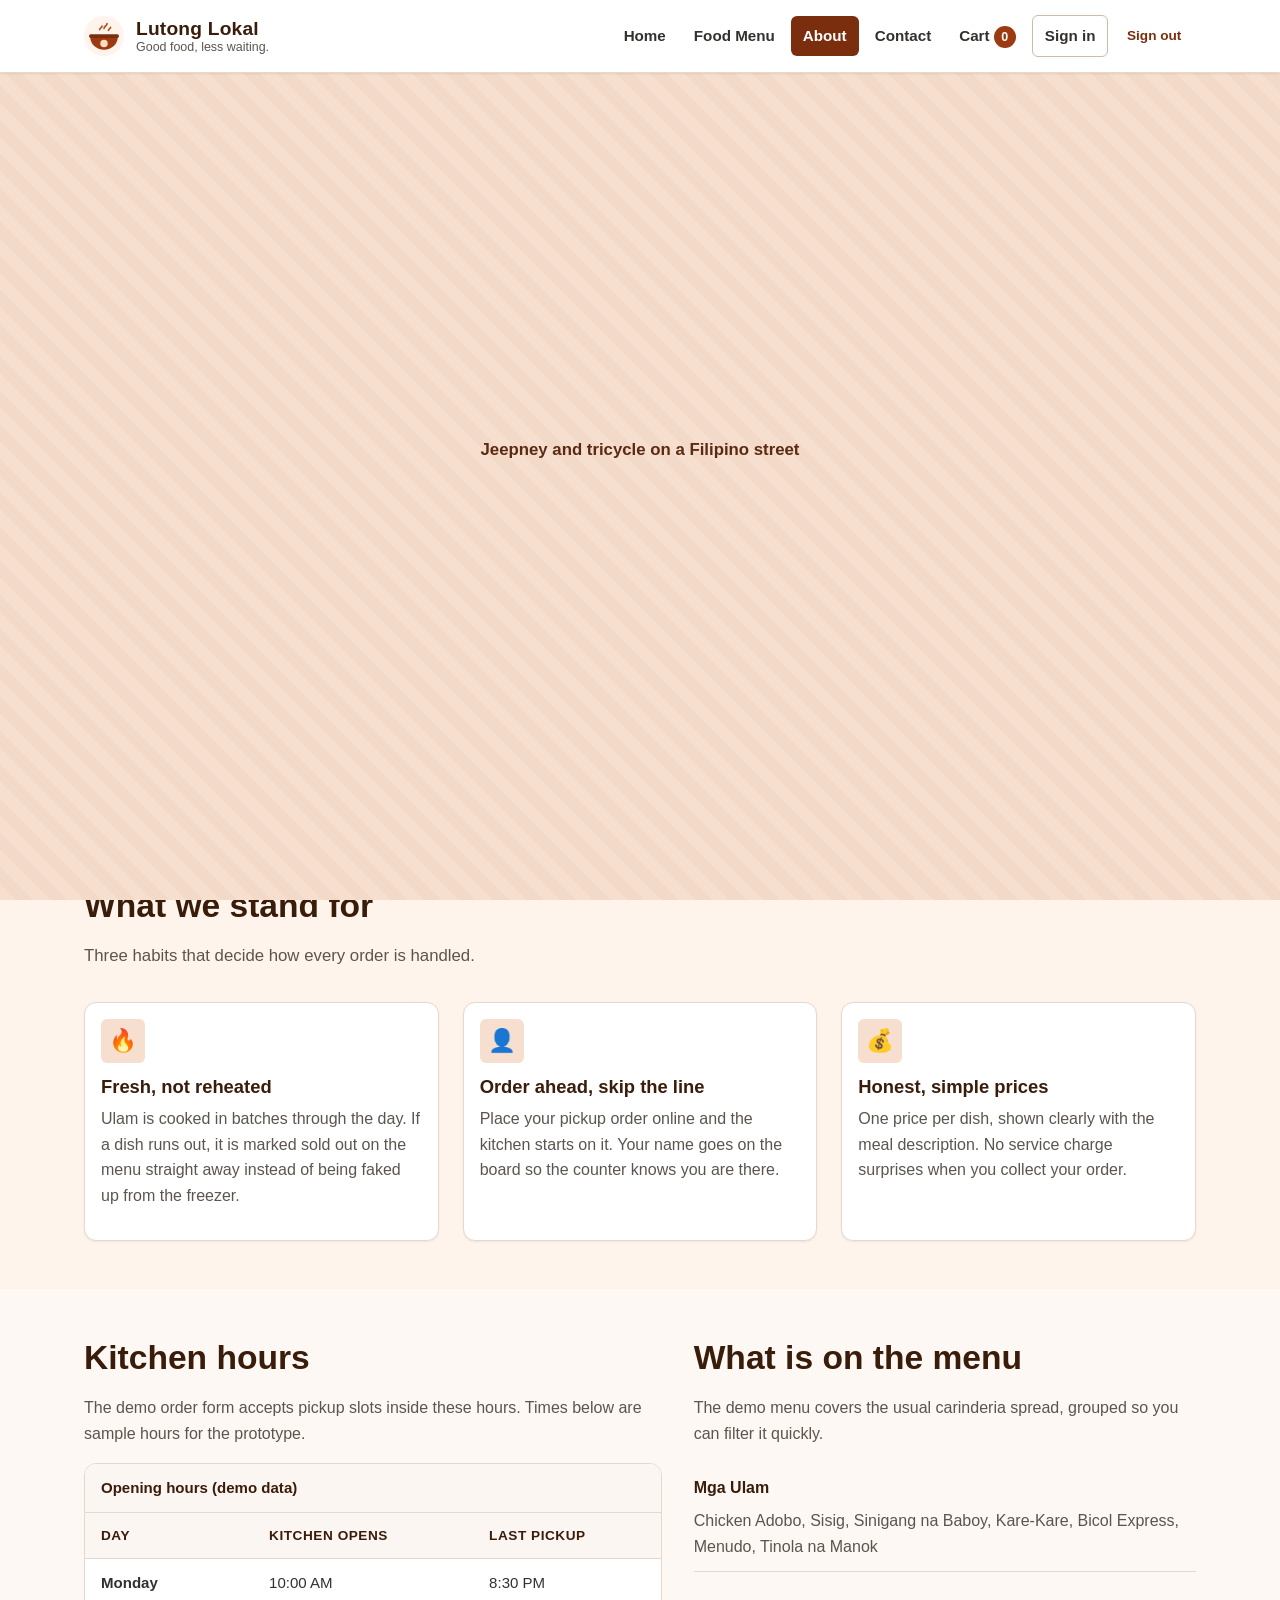
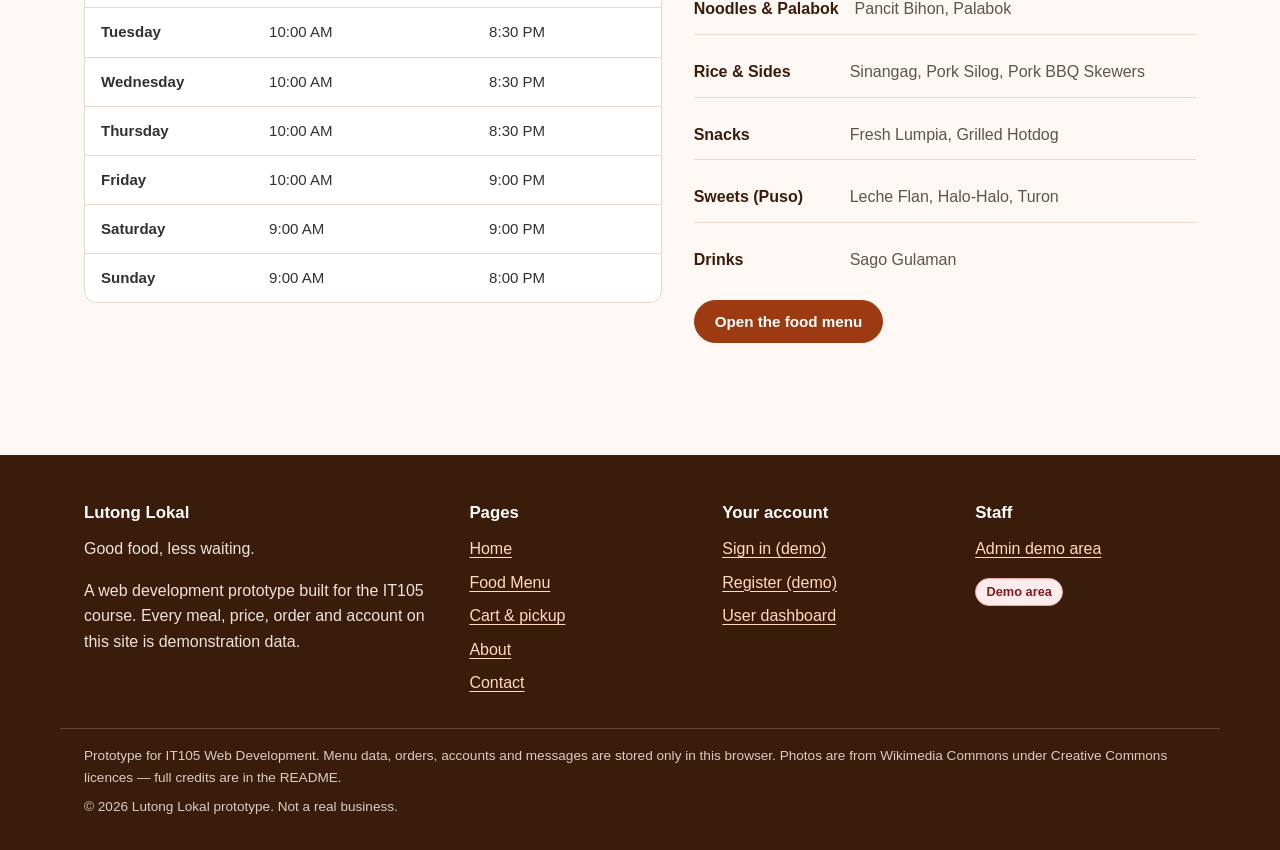
==== about.html @ 9fee63bc "Add files via upload LESGOWWWWWWWWWWWWWWWWWWWWWWWWW" ====
<!DOCTYPE html>
<html lang="en">
<head>
  <meta charset="utf-8">
  <meta name="viewport" content="width=device-width, initial-scale=1">
  <title>About — Lutong Lokal</title>
  <meta name="description" content="About Lutong Lokal, the IT105 classroom prototype of a Filipino carinderia ordering website.">
  <link rel="icon" href="assets/img/favicon.svg" type="image/svg+xml">
  <link rel="stylesheet" href="assets/css/style.css">
</head>
<body>
  <a class="skip-link" href="#main">Skip to main content</a>

  <header class="site-header">
    <div class="container header-inner">
      <a class="brand" href="index.html">
        <img class="brand-mark" src="assets/img/favicon.svg" alt="" width="40" height="40">
        <span class="brand-text">
          <strong>Lutong Lokal</strong>
          <small>Good food, less waiting.</small>
        </span>
      </a>

      <button class="nav-toggle" id="nav-toggle" type="button" aria-expanded="false" aria-controls="primary-nav">
        <span class="nav-toggle-bar" aria-hidden="true"></span>
        <span class="nav-toggle-label visually-hidden">Open main menu</span>
      </button>

      <nav class="primary-nav" id="primary-nav" aria-label="Main navigation">
        <ul>
          <li><a href="index.html">Home</a></li>
          <li><a href="menu.html">Food Menu</a></li>
          <li><a href="about.html">About</a></li>
          <li><a href="contact.html">Contact</a></li>
          <li>
            <a href="cart.html" class="nav-cart">
              Cart <span class="cart-badge" data-cart-count>0</span>
            </a>
          </li>
          <li>
            <a href="login.html" class="nav-account" data-account-link data-nav-pages="login.html register.html dashboard.html admin.html">Sign in</a>
          </li>
          <li>
            <button class="btn btn-ghost btn-sm" type="button" data-sign-out hidden>Sign out</button>
          </li>
        </ul>
      </nav>
    </div>
  </header>

  <main id="main">
    <section class="page-head">
      <div class="container">
        <nav class="breadcrumb" aria-label="Breadcrumb">
          <ol>
            <li><a href="index.html">Home</a></li>
            <li aria-current="page">About</li>
          </ol>
        </nav>
        <h1>About Lutong Lokal</h1>
        <p>
          A small carinderia built on a simple idea: cook the food when somebody
          orders it, and get it into their hands fast.
        </p>
      </div>
    </section>

    <section class="section">
      <div class="container split-layout">
        <div class="media-block">
          <img
            src="https://commons.wikimedia.org/wiki/Special:FilePath/Jeepney%20and%20Tricycle%20Tagum.jpg?width=640"
            alt="A jeepney and a tricycle on a busy street in the Philippines"
            width="640" height="640" loading="lazy" decoding="async"
            data-fallback-text="Jeepney and tricycle on a Filipino street">
          <div class="card-fallback" hidden>
            <span data-fallback-label>Jeepney and tricycle on a Filipino street</span>
          </div>
        </div>

        <div>
          <h2>Our story</h2>
          <p>
            Lutong Lokal is the kind of neighbourhood carinderia where the owner
            cooks the ulam in the morning, the pot of sinigang keeps going all
            day, and the person serving you is also the person who prepared it.
          </p>
          <p>
            We built this website so that people could order ahead instead of
            queueing. You look at the menu, pick your ulam, tell us when you will
            collect, and skip the line at the counter.
          </p>
          <p>
            The tagline — <em>good food, less waiting</em> — is the whole point.
            Nothing here is frozen. Nothing sits under a lamp. The kitchen starts
            cooking the moment your order lands.
          </p>

          <div class="demo-note">
            <span aria-hidden="true">&#9432;</span>
            <p>
              <strong>Prototype note.</strong> This website is a classroom project
              for IT105 Web Development. The stall described here is fictional and
              the dishes, prices and customers are demonstration data.
            </p>
          </div>
        </div>
      </div>
    </section>

    <section class="section section-tint" aria-labelledby="values-heading">
      <div class="container">
        <div class="section-head">
          <h2 id="values-heading">What we stand for</h2>
          <p>Three habits that decide how every order is handled.</p>
        </div>

        <div class="grid-3">
          <article class="card">
            <div class="card-body">
              <span class="feature-icon" aria-hidden="true">&#128293;</span>
              <h3 class="card-title">Fresh, not reheated</h3>
              <p class="card-text">
                Ulam is cooked in batches through the day. If a dish runs out,
                it is marked sold out on the menu straight away instead of
                being faked up from the freezer.
              </p>
            </div>
          </article>

          <article class="card">
            <div class="card-body">
              <span class="feature-icon" aria-hidden="true">&#128100;</span>
              <h3 class="card-title">Order ahead, skip the line</h3>
              <p class="card-text">
                Place your pickup order online and the kitchen starts on it.
                Your name goes on the board so the counter knows you are there.
              </p>
            </div>
          </article>

          <article class="card">
            <div class="card-body">
              <span class="feature-icon" aria-hidden="true">&#128176;</span>
              <h3 class="card-title">Honest, simple prices</h3>
              <p class="card-text">
                One price per dish, shown clearly with the meal description.
                No service charge surprises when you collect your order.
              </p>
            </div>
          </article>
        </div>
      </div>
    </section>

    <section class="section" aria-labelledby="kitchen-heading">
      <div class="container split-layout split-layout-wide">
        <div>
          <h2 id="kitchen-heading">Kitchen hours</h2>
          <p class="text-muted">
            The demo order form accepts pickup slots inside these hours.
            Times below are sample hours for the prototype.
          </p>
          <div class="table-wrap">
            <table class="data-table">
              <caption>Opening hours (demo data)</caption>
              <thead>
                <tr>
                  <th scope="col">Day</th>
                  <th scope="col">Kitchen opens</th>
                  <th scope="col">Last pickup</th>
                </tr>
              </thead>
              <tbody>
                <tr><th scope="row">Monday</th><td>10:00 AM</td><td>8:30 PM</td></tr>
                <tr><th scope="row">Tuesday</th><td>10:00 AM</td><td>8:30 PM</td></tr>
                <tr><th scope="row">Wednesday</th><td>10:00 AM</td><td>8:30 PM</td></tr>
                <tr><th scope="row">Thursday</th><td>10:00 AM</td><td>8:30 PM</td></tr>
                <tr><th scope="row">Friday</th><td>10:00 AM</td><td>9:00 PM</td></tr>
                <tr><th scope="row">Saturday</th><td>9:00 AM</td><td>9:00 PM</td></tr>
                <tr><th scope="row">Sunday</th><td>9:00 AM</td><td>8:00 PM</td></tr>
              </tbody>
            </table>
          </div>
        </div>

        <div>
          <h2>What is on the menu</h2>
          <p class="text-muted">
            The demo menu covers the usual carinderia spread, grouped so you can
            filter it quickly.
          </p>
          <dl class="info-rows">
            <div class="info-row">
              <dt>Mga Ulam</dt>
              <dd>Chicken Adobo, Sisig, Sinigang na Baboy, Kare-Kare, Bicol Express, Menudo, Tinola na Manok</dd>
            </div>
            <div class="info-row">
              <dt>Noodles &amp; Palabok</dt>
              <dd>Pancit Bihon, Palabok</dd>
            </div>
            <div class="info-row">
              <dt>Rice &amp; Sides</dt>
              <dd>Sinangag, Pork Silog, Pork BBQ Skewers</dd>
            </div>
            <div class="info-row">
              <dt>Snacks</dt>
              <dd>Fresh Lumpia, Grilled Hotdog</dd>
            </div>
            <div class="info-row">
              <dt>Sweets (Puso)</dt>
              <dd>Leche Flan, Halo-Halo, Turon</dd>
            </div>
            <div class="info-row">
              <dt>Drinks</dt>
              <dd>Sago Gulaman</dd>
            </div>
          </dl>
          <div class="button-row" style="margin-bottom: 0;">
            <a class="btn btn-primary" href="menu.html">Open the food menu</a>
          </div>
        </div>
      </div>
    </section>
  </main>

  <footer class="site-footer">
    <div class="container footer-grid">
      <div>
        <h2>Lutong Lokal</h2>
        <p>Good food, less waiting.</p>
        <p>
          A web development prototype built for the IT105 course.
          Every meal, price, order and account on this site is demonstration data.
        </p>
      </div>

      <div>
        <h3>Pages</h3>
        <ul class="footer-list">
          <li><a href="index.html">Home</a></li>
          <li><a href="menu.html">Food Menu</a></li>
          <li><a href="cart.html">Cart &amp; pickup</a></li>
          <li><a href="about.html">About</a></li>
          <li><a href="contact.html">Contact</a></li>
        </ul>
      </div>

      <div>
        <h3>Your account</h3>
        <ul class="footer-list">
          <li><a href="login.html">Sign in (demo)</a></li>
          <li><a href="register.html">Register (demo)</a></li>
          <li><a href="dashboard.html">User dashboard</a></li>
        </ul>
      </div>

      <div>
        <h3>Staff</h3>
        <ul class="footer-list">
          <li><a href="admin.html">Admin demo area</a></li>
        </ul>
        <p style="margin-top: 1rem;">
          <span class="badge badge-soldout">Demo area</span>
        </p>
      </div>
    </div>

    <div class="container footer-bottom">
      <p>
        Prototype for IT105 Web Development. Menu data, orders, accounts and messages
        are stored only in this browser. Photos are from Wikimedia Commons under
        Creative Commons licences — full credits are in the README.
      </p>
      <p>&copy; <span data-current-year>2026</span> Lutong Lokal prototype. Not a real business.</p>
    </div>
  </footer>

  <script src="assets/js/data.js"></script>
  <script src="assets/js/storage.js"></script>
  <script src="assets/js/ui.js"></script>
</body>
</html>
---- assets/css/style.css ----
/* ==========================================================================
   Lutong Lokal — IT105 Web Development Prototype
   Shared stylesheet for every page.

   Table of contents
   1.  Design tokens
   2.  Base and reset
   3.  Utilities
   4.  Layout: header, navigation, footer
   5.  Buttons
   6.  Cards and media
   7.  Forms
   8.  Alerts, badges, tables, empty states
   9.  Page sections
   10. Responsive rules
   ========================================================================== */

/* --------------------------------------------------------------------------
   1. Design tokens
   -------------------------------------------------------------------------- */
:root {
  /* Brand colours — warm, home-cooking palette */
  --brand-900: #3A1C0B;
  --brand-800: #5A2A12;
  --brand-700: #7A2E0E;
  --brand-600: #9C3A12;   /* primary button background */
  --brand-500: #B84A17;
  --brand-100: #F7DFD0;
  --brand-050: #FFF4EC;   /* page tint */

  /* Neutral colours */
  --ink: #33302E;        /* body text */
  --ink-muted: #5C554E;  /* secondary text */
  --surface: #FFFFFF;
  --surface-alt: #FBF6F1;
  --page-bg: #FDF8F3;
  --border: #E4D9CC;
  --border-strong: #CBBBA8;

  /* Semantic colours */
  --success-bg: #E7F6EC;
  --success-border: #9CD3AE;
  --success-text: #14532D;
  --danger-bg: #FDECEC;
  --danger-border: #F0A9A9;
  --danger-text: #7F1D1D;
  --warn-bg: #FEF3C7;
  --warn-border: #F0C64B;
  --warn-text: #78350F;
  --info-bg: #E8F1FD;
  --info-border: #A9C9F2;
  --info-text: #1E3A8A;

  /* Admin area accent (kept visually separate from user features) */
  --admin-bg: #FEF3C7;
  --admin-border: #D89B12;
  --admin-text: #78350F;

  /* Spacing scale (4px base) */
  --space-1: 0.25rem;
  --space-2: 0.5rem;
  --space-3: 0.75rem;
  --space-4: 1rem;
  --space-5: 1.5rem;
  --space-6: 2rem;
  --space-7: 3rem;
  --space-8: 4rem;

  /* Radius */
  --radius-sm: 6px;
  --radius: 12px;
  --radius-lg: 20px;
  --radius-pill: 999px;

  /* Shadow */
  --shadow-sm: 0 1px 2px rgba(58, 28, 11, 0.08);
  --shadow-md: 0 6px 18px rgba(58, 28, 11, 0.10);
  --shadow-lg: 0 16px 40px rgba(58, 28, 11, 0.16);

  /* Layout */
  --container: 1160px;
  --header-height: 72px;

  /* Type */
  --font-body: "Segoe UI", Roboto, "Helvetica Neue", Arial, "Noto Sans", sans-serif;
  --font-display: "Segoe UI Semibold", "Segoe UI", Roboto, Arial, sans-serif;

  /* Focus ring (visible on every interactive element) */
  --focus-ring: 0 0 0 3px #FFFFFF, 0 0 0 6px #1A73E8;
}

/* --------------------------------------------------------------------------
   2. Base and reset
   -------------------------------------------------------------------------- */
*,
*::before,
*::after {
  box-sizing: border-box;
}

html {
  -webkit-text-size-adjust: 100%;
  scroll-behavior: smooth;
}

body {
  margin: 0;
  font-family: var(--font-body);
  font-size: 1rem;
  line-height: 1.6;
  color: var(--ink);
  background-color: var(--page-bg);
  min-height: 100vh;
  display: flex;
  flex-direction: column;
}

main {
  flex: 1 0 auto;
}

h1, h2, h3, h4 {
  font-family: var(--font-display);
  color: var(--brand-900);
  line-height: 1.25;
  margin: 0 0 var(--space-4);
}

h1 { font-size: clamp(1.9rem, 1.3rem + 2.4vw, 3rem); }
h2 { font-size: clamp(1.5rem, 1.2rem + 1.4vw, 2.1rem); }
h3 { font-size: 1.25rem; }

p {
  margin: 0 0 var(--space-4);
}

a {
  color: var(--brand-700);
  text-underline-offset: 3px;
}

a:hover {
  color: var(--brand-600);
}

img {
  max-width: 100%;
  height: auto;
  display: block;
}

ul, ol {
  margin: 0 0 var(--space-4);
  padding-left: 1.25rem;
}

hr {
  border: 0;
  border-top: 1px solid var(--border);
  margin: var(--space-6) 0;
}

:focus-visible {
  outline: 3px solid #1A73E8;
  outline-offset: 2px;
  border-radius: 3px;
}

@media (prefers-reduced-motion: reduce) {
  html { scroll-behavior: auto; }
  *, *::before, *::after {
    animation-duration: 0.001ms !important;
    animation-iteration-count: 1 !important;
    transition-duration: 0.001ms !important;
  }
}

/* --------------------------------------------------------------------------
   3. Utilities
   -------------------------------------------------------------------------- */
.container {
  width: 100%;
  max-width: var(--container);
  margin-inline: auto;
  padding-inline: var(--space-4);
}

@media (min-width: 640px) {
  .container { padding-inline: var(--space-5); }
}

.section {
  padding-block: var(--space-7);
}

.section-tight {
  padding-block: var(--space-6);
}

.section-tint {
  background-color: var(--brand-050);
}

.section-head {
  max-width: 62ch;
  margin-bottom: var(--space-6);
}

.section-head p {
  color: var(--ink-muted);
  font-size: 1.05rem;
  margin-bottom: 0;
}

.visually-hidden {
  position: absolute !important;
  width: 1px;
  height: 1px;
  padding: 0;
  margin: -1px;
  overflow: hidden;
  clip: rect(0 0 0 0);
  white-space: nowrap;
  border: 0;
}

.skip-link {
  position: absolute;
  left: var(--space-4);
  top: -100px;
  z-index: 100;
  background: var(--brand-700);
  color: #FFFFFF;
  padding: var(--space-3) var(--space-4);
  border-radius: var(--radius-sm);
  font-weight: 600;
  transition: top 0.15s ease;
}

.skip-link:focus {
  top: var(--space-3);
  color: #FFFFFF;
}

.text-center { text-align: center; }
.text-muted { color: var(--ink-muted); }
.stack > * + * { margin-top: var(--space-4); }
.stack-sm > * + * { margin-top: var(--space-2); }
.nowrap { white-space: nowrap; }
.mono { font-family: "Consolas", "SFMono-Regular", ui-monospace, monospace; }
.mt-0 { margin-top: 0; }
.mb-0 { margin-bottom: 0; }

/* --------------------------------------------------------------------------
   4. Layout: header, navigation, footer
   -------------------------------------------------------------------------- */
.site-header {
  background: var(--surface);
  border-bottom: 1px solid var(--border);
  box-shadow: var(--shadow-sm);
  position: sticky;
  top: 0;
  z-index: 40;
}

.header-inner {
  display: flex;
  align-items: center;
  justify-content: space-between;
  gap: var(--space-4);
  min-height: var(--header-height);
  flex-wrap: wrap;
}

.brand {
  display: inline-flex;
  align-items: center;
  gap: var(--space-3);
  text-decoration: none;
  color: var(--brand-900);
  padding: var(--space-2) 0;
}

.brand-mark {
  width: 40px;
  height: 40px;
  flex: none;
}

.brand-text {
  display: flex;
  flex-direction: column;
  line-height: 1.2;
}

.brand-text strong {
  font-family: var(--font-display);
  font-size: 1.2rem;
  letter-spacing: 0.2px;
}

.brand-text small {
  color: var(--ink-muted);
  font-size: 0.78rem;
}

.nav-toggle {
  display: none;
  align-items: center;
  justify-content: center;
  width: 44px;
  height: 44px;
  border: 1px solid var(--border-strong);
  border-radius: var(--radius-sm);
  background: var(--surface);
  cursor: pointer;
}

.nav-toggle-bar,
.nav-toggle-bar::before,
.nav-toggle-bar::after {
  display: block;
  width: 20px;
  height: 2px;
  background: var(--brand-800);
  border-radius: 2px;
  position: relative;
}

.nav-toggle-bar::before,
.nav-toggle-bar::after {
  content: "";
  position: absolute;
  left: 0;
}

.nav-toggle-bar::before { top: -6px; }
.nav-toggle-bar::after  { top: 6px; }

.primary-nav ul {
  list-style: none;
  margin: 0;
  padding: 0;
  display: flex;
  align-items: center;
  gap: var(--space-1);
  flex-wrap: wrap;
}

.primary-nav a {
  display: inline-block;
  padding: var(--space-2) var(--space-3);
  border-radius: var(--radius-sm);
  color: var(--ink);
  text-decoration: none;
  font-weight: 600;
  font-size: 0.95rem;
}

.primary-nav a:hover {
  background: var(--brand-050);
  color: var(--brand-700);
}

.primary-nav a[aria-current="page"] {
  background: var(--brand-700);
  color: #FFFFFF;
}

.primary-nav a[aria-current="page"]:hover {
  background: var(--brand-600);
  color: #FFFFFF;
}

.nav-cart {
  display: inline-flex;
  align-items: center;
  gap: var(--space-2);
}

.cart-badge {
  display: inline-flex;
  align-items: center;
  justify-content: center;
  min-width: 22px;
  height: 22px;
  padding-inline: 6px;
  border-radius: var(--radius-pill);
  background: var(--brand-600);
  color: #FFFFFF;
  font-size: 0.78rem;
  font-weight: 700;
}

.nav-account {
  border: 1px solid var(--border-strong);
}

@media (max-width: 900px) {
  .nav-toggle { display: inline-flex; }

  .primary-nav {
    flex-basis: 100%;
    display: none;
    padding-bottom: var(--space-3);
  }

  .primary-nav.is-open { display: block; }

  .primary-nav ul {
    flex-direction: column;
    align-items: stretch;
    gap: var(--space-1);
  }

  .primary-nav a {
    display: block;
    padding: var(--space-3);
    border-radius: var(--radius-sm);
  }
}

/* Footer */
.site-footer {
  background: var(--brand-900);
  color: #EDE3DA;
  margin-top: var(--space-8);
  padding-block: var(--space-7) var(--space-5);
}

.site-footer h2,
.site-footer h3 {
  color: #FFFFFF;
  font-size: 1.05rem;
  margin-bottom: var(--space-3);
}

.site-footer a {
  color: #FFD9C2;
}

.site-footer a:hover {
  color: #FFFFFF;
}

.footer-grid {
  display: grid;
  gap: var(--space-6);
  grid-template-columns: 1fr;
}

@media (min-width: 720px) {
  .footer-grid { grid-template-columns: 1.6fr 1fr 1fr 1fr; }
}

.footer-list {
  list-style: none;
  margin: 0;
  padding: 0;
}

.footer-list li + li { margin-top: var(--space-2); }

.footer-bottom {
  margin-top: var(--space-6);
  padding-top: var(--space-4);
  border-top: 1px solid rgba(255, 255, 255, 0.18);
  font-size: 0.85rem;
  color: #D9CCC2;
}

.footer-bottom p { margin-bottom: var(--space-2); }

/* --------------------------------------------------------------------------
   5. Buttons
   -------------------------------------------------------------------------- */
.btn {
  display: inline-flex;
  align-items: center;
  justify-content: center;
  gap: var(--space-2);
  padding: 0.7rem 1.25rem;
  border-radius: var(--radius-pill);
  border: 1px solid transparent;
  font: inherit;
  font-weight: 700;
  font-size: 0.95rem;
  line-height: 1.2;
  text-decoration: none;
  cursor: pointer;
  background: var(--surface);
  color: var(--ink);
  transition: background-color 0.15s ease, border-color 0.15s ease, color 0.15s ease;
}

.btn:focus-visible {
  outline: 3px solid #1A73E8;
  outline-offset: 2px;
}

.btn[disabled],
.btn[aria-disabled="true"] {
  opacity: 0.55;
  cursor: not-allowed;
}

.btn-primary {
  background: var(--brand-600);
  color: #FFFFFF;
  border-color: var(--brand-600);
}

.btn-primary:hover:not([disabled]) {
  background: var(--brand-700);
  border-color: var(--brand-700);
  color: #FFFFFF;
}

.btn-outline {
  background: var(--surface);
  color: var(--brand-700);
  border-color: var(--border-strong);
}

.btn-outline:hover:not([disabled]) {
  background: var(--brand-050);
  color: var(--brand-800);
}

.btn-danger {
  background: var(--danger-text);
  color: #FFFFFF;
  border-color: var(--danger-text);
}

.btn-danger:hover:not([disabled]) {
  background: #991B1B;
  border-color: #991B1B;
  color: #FFFFFF;
}

.btn-admin {
  background: var(--admin-text);
  color: #FFFFFF;
  border-color: var(--admin-text);
}

.btn-admin:hover:not([disabled]) {
  background: #63300A;
  border-color: #63300A;
  color: #FFFFFF;
}

.btn-ghost {
  background: transparent;
  color: var(--brand-700);
  border-color: transparent;
  padding-inline: 0.6rem;
}

.btn-ghost:hover:not([disabled]) {
  background: var(--brand-050);
}

.btn-sm {
  padding: 0.4rem 0.85rem;
  font-size: 0.85rem;
}

.btn-lg {
  padding: 0.85rem 1.6rem;
  font-size: 1.05rem;
}

.btn-block {
  width: 100%;
}

.button-row {
  display: flex;
  flex-wrap: wrap;
  gap: var(--space-3);
  margin-bottom: var(--space-4);
}

/* --------------------------------------------------------------------------
   6. Cards and media
   -------------------------------------------------------------------------- */
.card {
  background: var(--surface);
  border: 1px solid var(--border);
  border-radius: var(--radius);
  box-shadow: var(--shadow-sm);
  overflow: hidden;
  display: flex;
  flex-direction: column;
}

.card-body {
  padding: var(--space-4);
  display: flex;
  flex-direction: column;
  flex: 1 0 auto;
}

.card-title {
  font-size: 1.15rem;
  margin-bottom: var(--space-2);
}

.card-text {
  color: var(--ink-muted);
  margin-bottom: var(--space-4);
}

.card-media {
  position: relative;
  aspect-ratio: 4 / 3;
  background: var(--brand-100);
  overflow: hidden;
}

.card-img {
  width: 100%;
  height: 100%;
  object-fit: cover;
}

.card-fallback {
  position: absolute;
  inset: 0;
  display: flex;
  align-items: center;
  justify-content: center;
  text-align: center;
  padding: var(--space-4);
  background: repeating-linear-gradient(
    45deg,
    var(--brand-100),
    var(--brand-100) 12px,
    #F3D9C8 12px,
    #F3D9C8 24px
  );
  color: var(--brand-800);
  font-family: var(--font-display);
  font-weight: 700;
  font-size: 1.05rem;
}

.card-fallback[hidden] { display: none; }

.card-footer {
  margin-top: auto;
  padding-top: var(--space-3);
  display: flex;
  align-items: center;
  justify-content: space-between;
  gap: var(--space-3);
  flex-wrap: wrap;
}

.price {
  font-family: var(--font-display);
  font-size: 1.2rem;
  font-weight: 700;
  color: var(--brand-700);
  white-space: nowrap;
}

.grid {
  display: grid;
  gap: var(--space-5);
  grid-template-columns: repeat(auto-fill, minmax(260px, 1fr));
}

.grid-2 {
  display: grid;
  gap: var(--space-5);
  grid-template-columns: repeat(auto-fit, minmax(300px, 1fr));
}

.grid-3 {
  display: grid;
  gap: var(--space-5);
  grid-template-columns: repeat(auto-fit, minmax(240px, 1fr));
}

.feature-icon {
  width: 44px;
  height: 44px;
  border-radius: var(--radius-sm);
  background: var(--brand-100);
  color: var(--brand-800);
  display: flex;
  align-items: center;
  justify-content: center;
  font-size: 1.4rem;
  margin-bottom: var(--space-3);
}

/* --------------------------------------------------------------------------
   7. Forms
   -------------------------------------------------------------------------- */
.form-card {
  background: var(--surface);
  border: 1px solid var(--border);
  border-radius: var(--radius);
  box-shadow: var(--shadow-sm);
  padding: var(--space-5);
}

.form-grid {
  display: grid;
  gap: var(--space-4);
}

@media (min-width: 640px) {
  .form-grid-2 { grid-template-columns: 1fr 1fr; }
}

.field {
  display: flex;
  flex-direction: column;
  gap: var(--space-1);
}

.field label {
  font-weight: 600;
  color: var(--brand-900);
  font-size: 0.95rem;
}

.field .required {
  color: var(--danger-text);
  margin-left: 2px;
}

.field-hint {
  font-size: 0.85rem;
  color: var(--ink-muted);
}

.field-error {
  font-size: 0.85rem;
  color: var(--danger-text);
  font-weight: 600;
}

.field-error[hidden] { display: none; }

input[type="text"],
input[type="email"],
input[type="tel"],
input[type="search"],
input[type="number"],
input[type="datetime-local"],
select,
textarea {
  font: inherit;
  color: var(--ink);
  background: var(--surface);
  border: 1px solid var(--border-strong);
  border-radius: var(--radius-sm);
  padding: 0.6rem 0.75rem;
  width: 100%;
  min-height: 44px;
}

textarea {
  min-height: 140px;
  resize: vertical;
}

input::placeholder,
textarea::placeholder {
  color: #8A8079;
}

input:focus,
select:focus,
textarea:focus {
  outline: 3px solid #1A73E8;
  outline-offset: 1px;
  border-color: var(--brand-600);
}

input[aria-invalid="true"],
select[aria-invalid="true"],
textarea[aria-invalid="true"] {
  border-color: var(--danger-text);
  border-width: 2px;
}

fieldset {
  border: 1px solid var(--border);
  border-radius: var(--radius-sm);
  padding: var(--space-4);
  margin: 0;
}

legend {
  font-weight: 700;
  color: var(--brand-900);
  padding-inline: var(--space-2);
}

.checkbox-row {
  display: flex;
  align-items: flex-start;
  gap: var(--space-3);
}

.checkbox-row input[type="checkbox"] {
  width: 20px;
  height: 20px;
  margin-top: 3px;
  flex: none;
  accent-color: var(--brand-600);
}

/* --------------------------------------------------------------------------
   8. Alerts, badges, tables, empty states
   -------------------------------------------------------------------------- */
.alert {
  border: 1px solid var(--border);
  border-left-width: 5px;
  border-radius: var(--radius-sm);
  padding: var(--space-4);
  margin-bottom: var(--space-4);
  background: var(--surface);
}

.alert p:last-child { margin-bottom: 0; }

.alert-success {
  background: var(--success-bg);
  border-color: var(--success-border);
  border-left-color: var(--success-text);
  color: var(--success-text);
}

.alert-error {
  background: var(--danger-bg);
  border-color: var(--danger-border);
  border-left-color: var(--danger-text);
  color: var(--danger-text);
}

.alert-info {
  background: var(--info-bg);
  border-color: var(--info-border);
  border-left-color: var(--info-text);
  color: var(--info-text);
}

.alert-warning {
  background: var(--warn-bg);
  border-color: var(--warn-border);
  border-left-color: var(--warn-text);
  color: var(--warn-text);
}

.admin-banner {
  background: var(--admin-bg);
  border-bottom: 3px solid var(--admin-border);
  color: var(--admin-text);
  padding: var(--space-3) var(--space-4);
  font-weight: 600;
  font-size: 0.95rem;
}

.admin-banner .container {
  display: flex;
  flex-wrap: wrap;
  gap: var(--space-3);
  align-items: center;
  justify-content: space-between;
}

.badge {
  display: inline-block;
  padding: 0.2rem 0.65rem;
  border-radius: var(--radius-pill);
  font-size: 0.8rem;
  font-weight: 700;
  border: 1px solid var(--border-strong);
  background: var(--surface-alt);
  color: var(--brand-800);
}

.badge-available {
  background: var(--success-bg);
  border-color: var(--success-border);
  color: var(--success-text);
}

.badge-soldout {
  background: var(--danger-bg);
  border-color: var(--danger-border);
  color: var(--danger-text);
}

.badge-category {
  background: var(--brand-050);
  border-color: var(--brand-100);
  color: var(--brand-800);
}

/* Status pills for demo orders */
.status {
  display: inline-block;
  padding: 0.2rem 0.7rem;
  border-radius: var(--radius-pill);
  font-size: 0.8rem;
  font-weight: 700;
  border: 1px solid var(--border-strong);
  background: var(--surface-alt);
  color: var(--ink);
  white-space: nowrap;
}

.status-pending {
  background: var(--warn-bg);
  border-color: var(--warn-border);
  color: var(--warn-text);
}

.status-preparing {
  background: var(--info-bg);
  border-color: var(--info-border);
  color: var(--info-text);
}

.status-ready {
  background: var(--brand-050);
  border-color: var(--brand-600);
  color: var(--brand-800);
}

.status-completed {
  background: var(--success-bg);
  border-color: var(--success-border);
  color: var(--success-text);
}

.status-cancelled {
  background: var(--danger-bg);
  border-color: var(--danger-border);
  color: var(--danger-text);
}

/* Grid children default to min-width:auto, which lets a wide child (such as
   a scrollable data table) push the whole page sideways. Setting min-width:0
   lets those children shrink and scroll inside their own container. */
.grid > *,
.grid-2 > *,
.grid-3 > *,
.split-layout > *,
.hero-grid > * {
  min-width: 0;
}

.table-wrap {
  overflow-x: auto;
  max-width: 100%;
  border: 1px solid var(--border);
  border-radius: var(--radius);
  background: var(--surface);
}

table.data-table {
  width: 100%;
  border-collapse: collapse;
  min-width: 560px;
  font-size: 0.94rem;
}

.data-table caption {
  text-align: left;
  padding: var(--space-3) var(--space-4);
  font-weight: 700;
  color: var(--brand-900);
  background: var(--surface-alt);
}

.data-table th,
.data-table td {
  padding: var(--space-3) var(--space-4);
  text-align: left;
  border-top: 1px solid var(--border);
  vertical-align: top;
}

.data-table thead th {
  background: var(--surface-alt);
  color: var(--brand-900);
  font-size: 0.85rem;
  text-transform: uppercase;
  letter-spacing: 0.04em;
  white-space: nowrap;
}

.data-table tbody tr:hover {
  background: var(--brand-050);
}

.empty-state {
  border: 1px dashed var(--border-strong);
  border-radius: var(--radius);
  background: var(--surface);
  padding: var(--space-7) var(--space-5);
  text-align: center;
  color: var(--ink-muted);
}

.empty-state h3 {
  color: var(--brand-900);
}

.empty-state p {
  max-width: 52ch;
  margin-inline: auto;
}

.empty-state .button-row {
  justify-content: center;
  margin-bottom: 0;
}

/* --------------------------------------------------------------------------
   9. Page sections
   -------------------------------------------------------------------------- */

/* Hero */
.hero {
  background: linear-gradient(180deg, var(--brand-050) 0%, var(--page-bg) 100%);
  border-bottom: 1px solid var(--border);
  padding-block: var(--space-7) var(--space-8);
}

.hero-grid {
  display: grid;
  gap: var(--space-6);
  align-items: center;
  grid-template-columns: 1fr;
}

@media (min-width: 900px) {
  .hero-grid { grid-template-columns: 1.05fr 1fr; gap: var(--space-7); }
}

.hero-eyebrow {
  display: inline-block;
  background: var(--brand-100);
  color: var(--brand-800);
  font-weight: 700;
  font-size: 0.85rem;
  padding: 0.3rem 0.85rem;
  border-radius: var(--radius-pill);
  margin-bottom: var(--space-4);
}

.hero-lead {
  font-size: 1.1rem;
  color: var(--ink-muted);
  max-width: 55ch;
}

.hero-media {
  border-radius: var(--radius-lg);
  overflow: hidden;
  box-shadow: var(--shadow-lg);
  border: 1px solid var(--border);
  background: var(--brand-100);
}

.hero-media img {
  width: 100%;
  aspect-ratio: 3 / 2;
  object-fit: cover;
}

.demo-note {
  display: flex;
  gap: var(--space-3);
  align-items: flex-start;
  background: var(--info-bg);
  border: 1px solid var(--info-border);
  border-radius: var(--radius-sm);
  padding: var(--space-3) var(--space-4);
  color: var(--info-text);
  font-size: 0.92rem;
}

.demo-note strong { color: var(--info-text); }

/* Step list */
.steps {
  list-style: none;
  margin: 0;
  padding: 0;
  display: grid;
  gap: var(--space-5);
  grid-template-columns: repeat(auto-fit, minmax(230px, 1fr));
  counter-reset: step;
}

.steps li {
  position: relative;
  padding-top: var(--space-6);
}

.steps li::before {
  counter-increment: step;
  content: counter(step);
  position: absolute;
  top: 0;
  left: 0;
  width: 36px;
  height: 36px;
  border-radius: 50%;
  background: var(--brand-600);
  color: #FFFFFF;
  font-weight: 700;
  display: flex;
  align-items: center;
  justify-content: center;
}

.steps h3 { margin-bottom: var(--space-2); }

/* Definition-style info rows */
.info-rows {
  display: grid;
  gap: var(--space-3);
}

.info-row {
  display: flex;
  flex-wrap: wrap;
  gap: var(--space-2) var(--space-4);
  padding: var(--space-3) 0;
  border-bottom: 1px solid var(--border);
}

.info-row:last-child { border-bottom: 0; }

.info-row dt {
  font-weight: 700;
  color: var(--brand-900);
  min-width: 140px;
}

.info-row dd {
  margin: 0;
  color: var(--ink-muted);
}

/* Two-column content area used by About and Contact */
.split-layout {
  display: grid;
  gap: var(--space-6);
  grid-template-columns: 1fr;
  align-items: start;
}

@media (min-width: 900px) {
  .split-layout { grid-template-columns: 1fr 1.15fr; }
  .split-layout-wide { grid-template-columns: 1.15fr 1fr; }
}

.media-block {
  border-radius: var(--radius);
  overflow: hidden;
  border: 1px solid var(--border);
  background: var(--brand-100);
}

.media-block img {
  width: 100%;
  aspect-ratio: 4 / 3;
  object-fit: cover;
}

/* Page header block */
.page-head {
  background: var(--brand-050);
  border-bottom: 1px solid var(--border);
  padding-block: var(--space-6);
}

.page-head h1 {
  margin-bottom: var(--space-2);
}

.page-head p {
  max-width: 65ch;
  color: var(--ink-muted);
  margin-bottom: 0;
}

.breadcrumb {
  font-size: 0.9rem;
  margin-bottom: var(--space-3);
}

.breadcrumb ol {
  list-style: none;
  display: flex;
  flex-wrap: wrap;
  gap: var(--space-2);
  padding: 0;
  margin: 0;
}

.breadcrumb li + li::before {
  content: "/";
  margin-right: var(--space-2);
  color: var(--ink-muted);
}

/* --------------------------------------------------------------------------
   10. Menu page: search, category filters, add to cart
   -------------------------------------------------------------------------- */
.menu-toolbar {
  display: grid;
  gap: var(--space-4);
  background: var(--surface);
  border: 1px solid var(--border);
  border-radius: var(--radius);
  padding: var(--space-4);
  margin-bottom: var(--space-4);
  box-shadow: var(--shadow-sm);
}

@media (min-width: 780px) {
  .menu-toolbar { grid-template-columns: minmax(260px, 1fr) 1.6fr; align-items: start; }
}

.search-field { min-width: 0; }

.filter-heading {
  font-size: 0.95rem;
  margin-bottom: var(--space-2);
  color: var(--brand-900);
}

.filter-chips {
  display: flex;
  flex-wrap: wrap;
  gap: var(--space-2);
}

.chip {
  display: inline-flex;
  align-items: center;
  gap: var(--space-2);
  padding: 0.4rem 0.9rem;
  border-radius: var(--radius-pill);
  border: 1px solid var(--border-strong);
  background: var(--surface);
  color: var(--brand-800);
  font: inherit;
  font-size: 0.88rem;
  font-weight: 600;
  cursor: pointer;
}

.chip:hover {
  background: var(--brand-050);
  border-color: var(--brand-500);
}

.chip[aria-pressed="true"] {
  background: var(--brand-700);
  border-color: var(--brand-700);
  color: #FFFFFF;
}

.chip-count {
  font-size: 0.78rem;
  opacity: 0.85;
}

.result-count {
  color: var(--ink-muted);
  font-size: 0.95rem;
  margin-bottom: var(--space-4);
}

.result-count strong { color: var(--brand-900); }

.add-to-cart-btn[disabled],
.add-to-cart-btn[aria-disabled="true"] {
  background: var(--surface-alt);
  border-color: var(--border-strong);
  color: var(--ink-muted);
  opacity: 1;
}

/* --------------------------------------------------------------------------
   11. Cart page
   -------------------------------------------------------------------------- */
.cart-layout {
  display: grid;
  gap: var(--space-6);
  grid-template-columns: 1fr;
  align-items: start;
}

@media (min-width: 940px) {
  .cart-layout { grid-template-columns: 1.5fr 1fr; }
}

.cart-line {
  display: grid;
  grid-template-columns: 84px 1fr;
  gap: var(--space-4);
  padding: var(--space-4) 0;
  border-bottom: 1px solid var(--border);
}

.cart-line:last-child { border-bottom: 0; }

.cart-line-media {
  border-radius: var(--radius-sm);
  overflow: hidden;
  background: var(--brand-100);
  aspect-ratio: 1 / 1;
}

.cart-line-media img {
  width: 100%;
  height: 100%;
  object-fit: cover;
}

.cart-line-body { min-width: 0; }

.cart-line-name {
  font-family: var(--font-display);
  font-weight: 700;
  color: var(--brand-900);
  margin-bottom: 2px;
}

.cart-line-price {
  color: var(--ink-muted);
  font-size: 0.9rem;
  margin-bottom: var(--space-3);
}

.cart-line-actions {
  display: flex;
  align-items: center;
  gap: var(--space-3);
  flex-wrap: wrap;
}

.qty-control {
  display: inline-flex;
  align-items: center;
  border: 1px solid var(--border-strong);
  border-radius: var(--radius-pill);
  overflow: hidden;
  background: var(--surface);
}

.qty-btn {
  width: 40px;
  height: 40px;
  border: 0;
  background: var(--surface-alt);
  color: var(--brand-800);
  font-size: 1.25rem;
  line-height: 1;
  cursor: pointer;
}

.qty-btn:hover:not([disabled]) { background: var(--brand-100); }

.qty-btn[disabled] { opacity: 0.45; cursor: not-allowed; }

.qty-input {
  width: 56px;
  height: 40px;
  min-height: 40px;
  border: 0;
  border-left: 1px solid var(--border);
  border-right: 1px solid var(--border);
  border-radius: 0;
  text-align: center;
  padding: 0;
  font-weight: 700;
  -moz-appearance: textfield;
}

.qty-input::-webkit-outer-spin-button,
.qty-input::-webkit-inner-spin-button {
  -webkit-appearance: none;
  margin: 0;
}

.qty-input:focus {
  outline: 3px solid #1A73E8;
  outline-offset: -3px;
}

.link-button {
  border: 0;
  background: none;
  padding: 0;
  font: inherit;
  font-size: 0.9rem;
  color: var(--danger-text);
  text-decoration: underline;
  cursor: pointer;
}

.link-button:hover { color: #991B1B; }

.cart-summary {
  background: var(--surface);
  border: 1px solid var(--border);
  border-radius: var(--radius);
  padding: var(--space-5);
  box-shadow: var(--shadow-sm);
}

.summary-row {
  display: flex;
  justify-content: space-between;
  gap: var(--space-4);
  padding: var(--space-2) 0;
  color: var(--ink-muted);
}

.summary-row.total {
  border-top: 2px solid var(--border);
  margin-top: var(--space-3);
  padding-top: var(--space-3);
  color: var(--brand-900);
  font-weight: 700;
  font-size: 1.15rem;
}

.summary-row.total .price { font-size: 1.35rem; }

.order-success {
  border: 2px solid var(--success-border);
  background: var(--success-bg);
  border-radius: var(--radius);
  padding: var(--space-5);
  margin-bottom: var(--space-5);
}

.order-success h2 {
  color: var(--success-text);
  margin-bottom: var(--space-2);
}

.order-id {
  display: inline-block;
  font-family: "Consolas", "SFMono-Regular", ui-monospace, monospace;
  font-size: 1.15rem;
  font-weight: 700;
  background: var(--surface);
  border: 1px dashed var(--success-border);
  border-radius: var(--radius-sm);
  padding: 0.3rem 0.7rem;
  color: var(--success-text);
}

.line-unavailable {
  color: var(--danger-text);
  font-size: 0.88rem;
  font-weight: 600;
}

@media (max-width: 520px) {
  .cart-line { grid-template-columns: 64px 1fr; gap: var(--space-3); }
  .cart-summary { padding: var(--space-4); }
}

/* --------------------------------------------------------------------------
   12. Dashboard and admin pages
   -------------------------------------------------------------------------- */
.badge-admin {
  background: var(--admin-border);
  color: #FFFFFF;
  letter-spacing: 0.05em;
  font-size: 0.72rem;
  text-transform: uppercase;
}

.admin-banner .badge-admin {
  margin-right: 0.55rem;
}

.dashboard-orders {
  display: grid;
  gap: var(--space-4);
}

.order-card-head {
  display: flex;
  flex-wrap: wrap;
  align-items: center;
  justify-content: space-between;
  gap: var(--space-2);
  margin-bottom: var(--space-2);
}

.order-card-items {
  margin: 0 0 var(--space-3);
  padding-left: 1.1rem;
}

.order-card-items li {
  margin-bottom: var(--space-1);
}

.data-table select {
  padding: 0.35rem 0.5rem;
  border: 1px solid var(--border);
  border-radius: var(--radius-sm);
  background: var(--surface);
  color: var(--ink);
  font: inherit;
  font-size: 0.9rem;
}

.data-table select:focus-visible {
  outline: 2px solid var(--brand-600);
  outline-offset: 1px;
}

.data-table .status {
  margin-top: var(--space-2);
}

.data-table td .button-row {
  gap: var(--space-2);
}

.admin-order-empty {
  padding: var(--space-4);
  text-align: center;
}

@media (max-width: 520px) {
  .order-card-head { flex-direction: column; align-items: flex-start; }
}

/* --------------------------------------------------------------------------
   13. Responsive rules
   -------------------------------------------------------------------------- */
@media (max-width: 520px) {
  h1 { font-size: 1.9rem; }
  .card-footer { flex-direction: column; align-items: stretch; }
  .card-footer .btn { width: 100%; }
  .button-row .btn { flex: 1 1 auto; }
  .form-card { padding: var(--space-4); }
}

@media print {
  .site-header, .site-footer, .nav-toggle, .button-row { display: none; }
  body { background: #FFFFFF; }
}
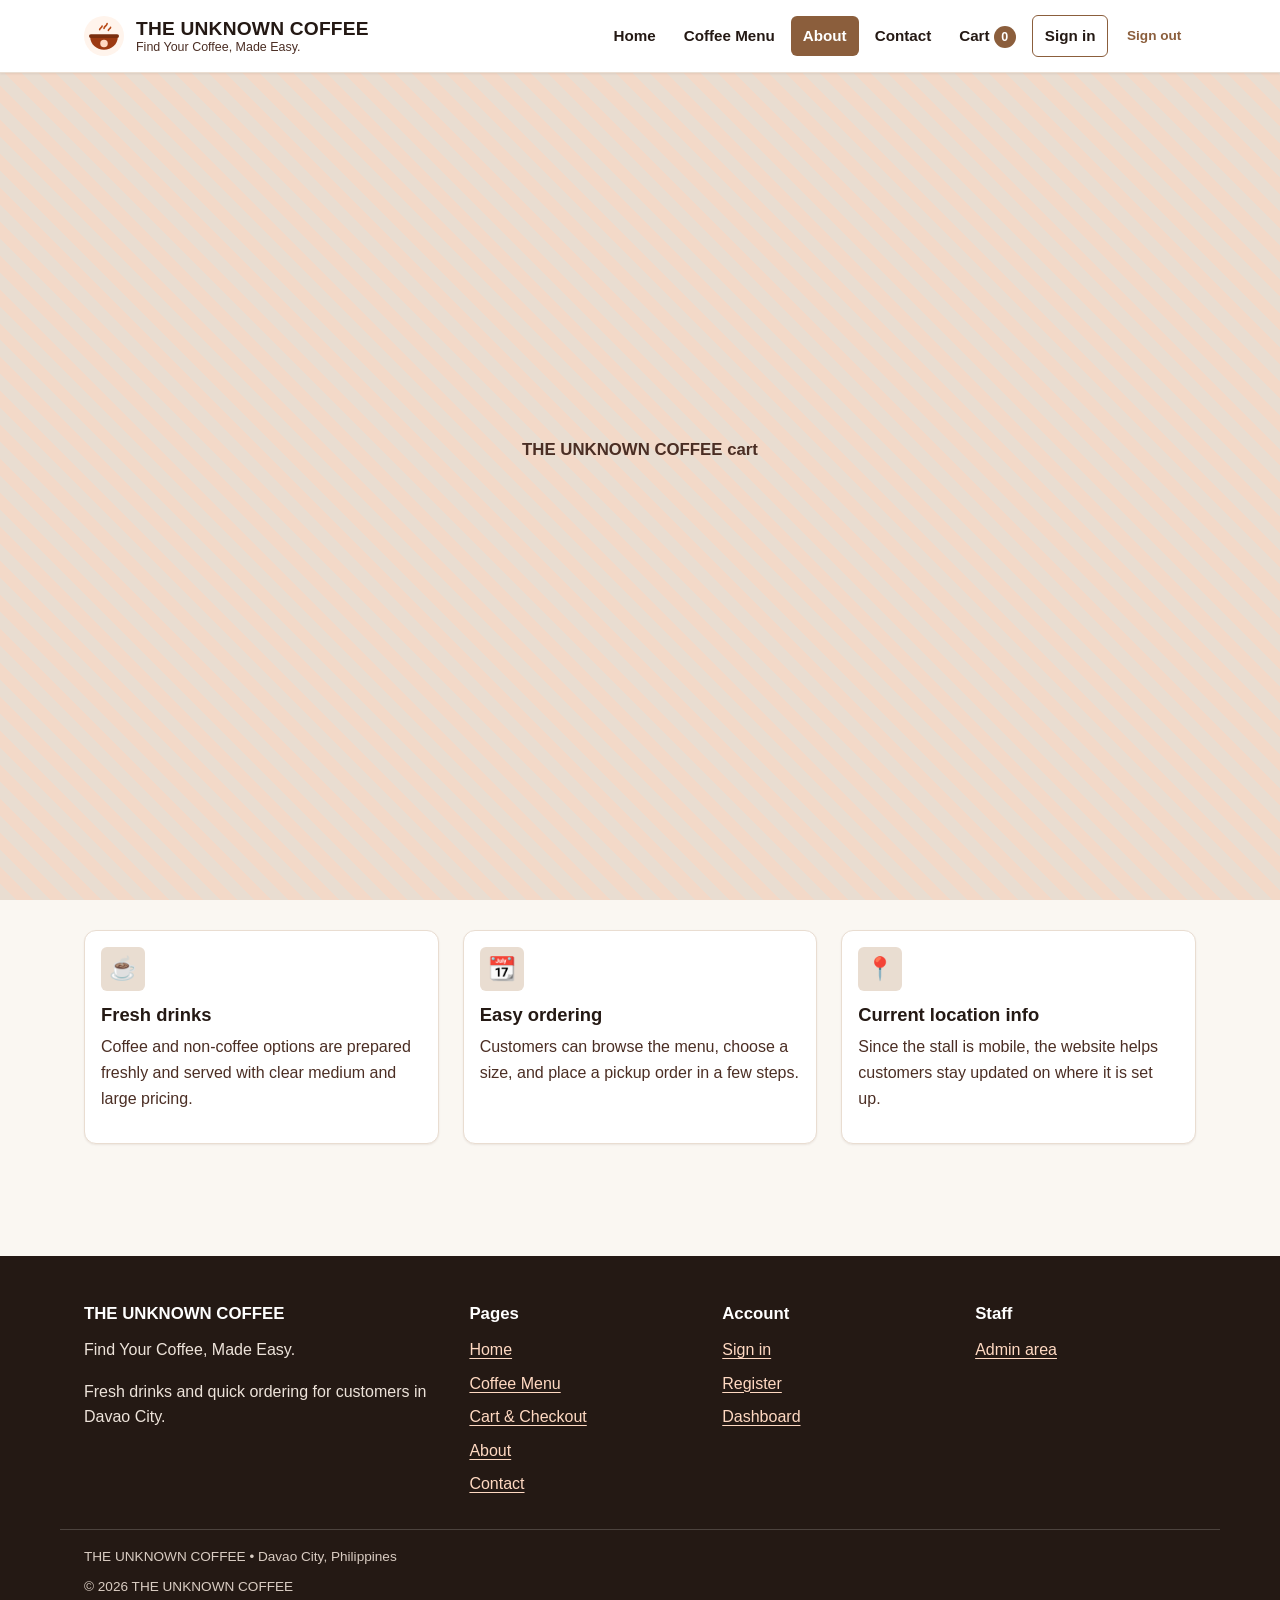
==== commit fb58ca19: "Finalize THE UNKNOWN COFFEE website" ====
--- a/about.html
+++ b/about.html
@@ -3,8 +3,8 @@
 <head>
   <meta charset="utf-8">
   <meta name="viewport" content="width=device-width, initial-scale=1">
-  <title>About — Lutong Lokal</title>
-  <meta name="description" content="About Lutong Lokal, the IT105 classroom prototype of a Filipino carinderia ordering website.">
+  <title>About — THE UNKNOWN COFFEE</title>
+  <meta name="description" content="Learn about THE UNKNOWN COFFEE, a mobile coffee stall serving Davao City with easy pickup ordering.">
   <link rel="icon" href="assets/img/favicon.svg" type="image/svg+xml">
   <link rel="stylesheet" href="assets/css/style.css">
 </head>
@@ -16,8 +16,8 @@
       <a class="brand" href="index.html">
         <img class="brand-mark" src="assets/img/favicon.svg" alt="" width="40" height="40">
         <span class="brand-text">
-          <strong>Lutong Lokal</strong>
-          <small>Good food, less waiting.</small>
+          <strong>THE UNKNOWN COFFEE</strong>
+          <small>Find Your Coffee, Made Easy.</small>
         </span>
       </a>
 
@@ -29,7 +29,7 @@
       <nav class="primary-nav" id="primary-nav" aria-label="Main navigation">
         <ul>
           <li><a href="index.html">Home</a></li>
-          <li><a href="menu.html">Food Menu</a></li>
+          <li><a href="menu.html">Coffee Menu</a></li>
           <li><a href="about.html">About</a></li>
           <li><a href="contact.html">Contact</a></li>
           <li>
@@ -57,10 +57,9 @@
             <li aria-current="page">About</li>
           </ol>
         </nav>
-        <h1>About Lutong Lokal</h1>
+        <h1>About THE UNKNOWN COFFEE</h1>
         <p>
-          A small carinderia built on a simple idea: cook the food when somebody
-          orders it, and get it into their hands fast.
+          A small mobile coffee stall in Davao City that helps customers discover the menu, place an order, and find the current location.
         </p>
       </div>
     </section>
@@ -69,41 +68,26 @@
       <div class="container split-layout">
         <div class="media-block">
           <img
-            src="https://commons.wikimedia.org/wiki/Special:FilePath/Jeepney%20and%20Tricycle%20Tagum.jpg?width=640"
-            alt="A jeepney and a tricycle on a busy street in the Philippines"
+            src="assets/img/IMG_20261023_155454_862.jpg"
+            alt="THE UNKNOWN COFFEE cart and menu display"
             width="640" height="640" loading="lazy" decoding="async"
-            data-fallback-text="Jeepney and tricycle on a Filipino street">
+            data-fallback-text="THE UNKNOWN COFFEE cart">
           <div class="card-fallback" hidden>
-            <span data-fallback-label>Jeepney and tricycle on a Filipino street</span>
+            <span data-fallback-label>THE UNKNOWN COFFEE cart</span>
           </div>
         </div>
 
         <div>
-          <h2>Our story</h2>
+          <h2>What we do</h2>
           <p>
-            Lutong Lokal is the kind of neighbourhood carinderia where the owner
-            cooks the ulam in the morning, the pot of sinigang keeps going all
-            day, and the person serving you is also the person who prepared it.
+            THE UNKNOWN COFFEE is a small mobile coffee stall serving coffee and non-coffee drinks in Davao City. The website helps customers browse the menu, learn the available flavors, and prepare an order for pickup.
           </p>
           <p>
-            We built this website so that people could order ahead instead of
-            queueing. You look at the menu, pick your ulam, tell us when you will
-            collect, and skip the line at the counter.
+            Because the stall may move to different locations, the website also helps customers find the latest location updates and contact details.
           </p>
           <p>
-            The tagline — <em>good food, less waiting</em> — is the whole point.
-            Nothing here is frozen. Nothing sits under a lamp. The kitchen starts
-            cooking the moment your order lands.
+            The goal is simple: make it easy to discover the business, pick a drink, and place an order without confusion.
           </p>
-
-          <div class="demo-note">
-            <span aria-hidden="true">&#9432;</span>
-            <p>
-              <strong>Prototype note.</strong> This website is a classroom project
-              for IT105 Web Development. The stall described here is fictional and
-              the dishes, prices and customers are demonstration data.
-            </p>
-          </div>
         </div>
       </div>
     </section>
@@ -111,114 +95,40 @@
     <section class="section section-tint" aria-labelledby="values-heading">
       <div class="container">
         <div class="section-head">
-          <h2 id="values-heading">What we stand for</h2>
-          <p>Three habits that decide how every order is handled.</p>
+          <h2 id="values-heading">What customers can expect</h2>
+          <p>Simple ordering, clear drink choices, and easy pickup.</p>
         </div>
 
         <div class="grid-3">
           <article class="card">
             <div class="card-body">
-              <span class="feature-icon" aria-hidden="true">&#128293;</span>
-              <h3 class="card-title">Fresh, not reheated</h3>
+              <span class="feature-icon" aria-hidden="true">&#9749;</span>
+              <h3 class="card-title">Fresh drinks</h3>
               <p class="card-text">
-                Ulam is cooked in batches through the day. If a dish runs out,
-                it is marked sold out on the menu straight away instead of
-                being faked up from the freezer.
+                Coffee and non-coffee options are prepared freshly and served with clear medium and large pricing.
               </p>
             </div>
           </article>
 
           <article class="card">
             <div class="card-body">
-              <span class="feature-icon" aria-hidden="true">&#128100;</span>
-              <h3 class="card-title">Order ahead, skip the line</h3>
+              <span class="feature-icon" aria-hidden="true">&#128198;</span>
+              <h3 class="card-title">Easy ordering</h3>
               <p class="card-text">
-                Place your pickup order online and the kitchen starts on it.
-                Your name goes on the board so the counter knows you are there.
+                Customers can browse the menu, choose a size, and place a pickup order in a few steps.
               </p>
             </div>
           </article>
 
           <article class="card">
             <div class="card-body">
-              <span class="feature-icon" aria-hidden="true">&#128176;</span>
-              <h3 class="card-title">Honest, simple prices</h3>
+              <span class="feature-icon" aria-hidden="true">&#128205;</span>
+              <h3 class="card-title">Current location info</h3>
               <p class="card-text">
-                One price per dish, shown clearly with the meal description.
-                No service charge surprises when you collect your order.
+                Since the stall is mobile, the website helps customers stay updated on where it is set up.
               </p>
             </div>
           </article>
-        </div>
-      </div>
-    </section>
-
-    <section class="section" aria-labelledby="kitchen-heading">
-      <div class="container split-layout split-layout-wide">
-        <div>
-          <h2 id="kitchen-heading">Kitchen hours</h2>
-          <p class="text-muted">
-            The demo order form accepts pickup slots inside these hours.
-            Times below are sample hours for the prototype.
-          </p>
-          <div class="table-wrap">
-            <table class="data-table">
-              <caption>Opening hours (demo data)</caption>
-              <thead>
-                <tr>
-                  <th scope="col">Day</th>
-                  <th scope="col">Kitchen opens</th>
-                  <th scope="col">Last pickup</th>
-                </tr>
-              </thead>
-              <tbody>
-                <tr><th scope="row">Monday</th><td>10:00 AM</td><td>8:30 PM</td></tr>
-                <tr><th scope="row">Tuesday</th><td>10:00 AM</td><td>8:30 PM</td></tr>
-                <tr><th scope="row">Wednesday</th><td>10:00 AM</td><td>8:30 PM</td></tr>
-                <tr><th scope="row">Thursday</th><td>10:00 AM</td><td>8:30 PM</td></tr>
-                <tr><th scope="row">Friday</th><td>10:00 AM</td><td>9:00 PM</td></tr>
-                <tr><th scope="row">Saturday</th><td>9:00 AM</td><td>9:00 PM</td></tr>
-                <tr><th scope="row">Sunday</th><td>9:00 AM</td><td>8:00 PM</td></tr>
-              </tbody>
-            </table>
-          </div>
-        </div>
-
-        <div>
-          <h2>What is on the menu</h2>
-          <p class="text-muted">
-            The demo menu covers the usual carinderia spread, grouped so you can
-            filter it quickly.
-          </p>
-          <dl class="info-rows">
-            <div class="info-row">
-              <dt>Mga Ulam</dt>
-              <dd>Chicken Adobo, Sisig, Sinigang na Baboy, Kare-Kare, Bicol Express, Menudo, Tinola na Manok</dd>
-            </div>
-            <div class="info-row">
-              <dt>Noodles &amp; Palabok</dt>
-              <dd>Pancit Bihon, Palabok</dd>
-            </div>
-            <div class="info-row">
-              <dt>Rice &amp; Sides</dt>
-              <dd>Sinangag, Pork Silog, Pork BBQ Skewers</dd>
-            </div>
-            <div class="info-row">
-              <dt>Snacks</dt>
-              <dd>Fresh Lumpia, Grilled Hotdog</dd>
-            </div>
-            <div class="info-row">
-              <dt>Sweets (Puso)</dt>
-              <dd>Leche Flan, Halo-Halo, Turon</dd>
-            </div>
-            <div class="info-row">
-              <dt>Drinks</dt>
-              <dd>Sago Gulaman</dd>
-            </div>
-          </dl>
-          <div class="button-row" style="margin-bottom: 0;">
-            <a class="btn btn-primary" href="menu.html">Open the food menu</a>
-          </div>
         </div>
       </div>
     </section>
@@ -227,52 +137,42 @@
   <footer class="site-footer">
     <div class="container footer-grid">
       <div>
-        <h2>Lutong Lokal</h2>
-        <p>Good food, less waiting.</p>
-        <p>
-          A web development prototype built for the IT105 course.
-          Every meal, price, order and account on this site is demonstration data.
-        </p>
+        <h2>THE UNKNOWN COFFEE</h2>
+        <p>Find Your Coffee, Made Easy.</p>
+        <p>Fresh drinks and quick ordering for customers in Davao City.</p>
       </div>
 
       <div>
         <h3>Pages</h3>
         <ul class="footer-list">
           <li><a href="index.html">Home</a></li>
-          <li><a href="menu.html">Food Menu</a></li>
-          <li><a href="cart.html">Cart &amp; pickup</a></li>
+          <li><a href="menu.html">Coffee Menu</a></li>
+          <li><a href="cart.html">Cart &amp; Checkout</a></li>
           <li><a href="about.html">About</a></li>
           <li><a href="contact.html">Contact</a></li>
         </ul>
       </div>
 
       <div>
-        <h3>Your account</h3>
+        <h3>Account</h3>
         <ul class="footer-list">
-          <li><a href="login.html">Sign in (demo)</a></li>
-          <li><a href="register.html">Register (demo)</a></li>
-          <li><a href="dashboard.html">User dashboard</a></li>
+          <li><a href="login.html">Sign in</a></li>
+          <li><a href="register.html">Register</a></li>
+          <li><a href="dashboard.html">Dashboard</a></li>
         </ul>
       </div>
 
       <div>
         <h3>Staff</h3>
         <ul class="footer-list">
-          <li><a href="admin.html">Admin demo area</a></li>
+          <li><a href="admin.html">Admin area</a></li>
         </ul>
-        <p style="margin-top: 1rem;">
-          <span class="badge badge-soldout">Demo area</span>
-        </p>
       </div>
     </div>
 
     <div class="container footer-bottom">
-      <p>
-        Prototype for IT105 Web Development. Menu data, orders, accounts and messages
-        are stored only in this browser. Photos are from Wikimedia Commons under
-        Creative Commons licences — full credits are in the README.
-      </p>
-      <p>&copy; <span data-current-year>2026</span> Lutong Lokal prototype. Not a real business.</p>
+      <p>THE UNKNOWN COFFEE • Davao City, Philippines</p>
+      <p>&copy; <span data-current-year>2026</span> THE UNKNOWN COFFEE</p>
     </div>
   </footer>
 
--- a/assets/css/style.css
+++ b/assets/css/style.css
@@ -1,5 +1,5 @@
 /* ==========================================================================
-   Lutong Lokal — IT105 Web Development Prototype
+   THE UNKNOWN COFFEE — IT105 Web Development Prototype
    Shared stylesheet for every page.
 
    Table of contents
@@ -19,23 +19,23 @@
    1. Design tokens
    -------------------------------------------------------------------------- */
 :root {
-  /* Brand colours — warm, home-cooking palette */
-  --brand-900: #3A1C0B;
-  --brand-800: #5A2A12;
-  --brand-700: #7A2E0E;
-  --brand-600: #9C3A12;   /* primary button background */
-  --brand-500: #B84A17;
-  --brand-100: #F7DFD0;
-  --brand-050: #FFF4EC;   /* page tint */
+  /* Brand colours — black, white, coffee brown */
+  --brand-900: #241914;   /* deep espresso */
+  --brand-800: #4B2E24;   /* dark coffee brown */
+  --brand-700: #8B5E3C;   /* medium coffee brown */
+  --brand-600: #8B5E3C;   /* primary button background */
+  --brand-500: #8B5E3C;
+  --brand-100: #E9DDD1;   /* light beige */
+  --brand-050: #FAF7F2;   /* warm off-white */
 
   /* Neutral colours */
-  --ink: #33302E;        /* body text */
-  --ink-muted: #5C554E;  /* secondary text */
+  --ink: #241914;        /* body text */
+  --ink-muted: #4B2E24;  /* secondary text */
   --surface: #FFFFFF;
-  --surface-alt: #FBF6F1;
-  --page-bg: #FDF8F3;
-  --border: #E4D9CC;
-  --border-strong: #CBBBA8;
+  --surface-alt: #FAF7F2;
+  --page-bg: #FAF7F2;
+  --border: #E9DDD1;
+  --border-strong: #8B5E3C;
 
   /* Semantic colours */
   --success-bg: #E7F6EC;
@@ -52,9 +52,9 @@
   --info-text: #1E3A8A;
 
   /* Admin area accent (kept visually separate from user features) */
-  --admin-bg: #FEF3C7;
-  --admin-border: #D89B12;
-  --admin-text: #78350F;
+  --admin-bg: #FAF7F2;
+  --admin-border: #8B5E3C;
+  --admin-text: #241914;
 
   /* Spacing scale (4px base) */
   --space-1: 0.25rem;
@@ -1288,6 +1288,36 @@
   margin-bottom: var(--space-4);
 }
 
+.menu-results {
+  display: block;
+}
+
+.menu-category {
+  margin-bottom: var(--space-6);
+}
+
+.menu-category > h2 {
+  margin-bottom: var(--space-4);
+}
+
+.drink-purchase {
+  flex: 1 1 100%;
+}
+
+.drink-purchase select {
+  width: 100%;
+  padding: 0.55rem 0.7rem;
+  border: 1px solid var(--border-strong);
+  border-radius: var(--radius-sm);
+  background: var(--surface);
+  color: var(--ink);
+  font: inherit;
+}
+
+.menu-category .card-footer {
+  align-items: stretch;
+}
+
 .result-count strong { color: var(--brand-900); }
 
 .add-to-cart-btn[disabled],
@@ -1559,6 +1589,13 @@
   h1 { font-size: 1.9rem; }
   .card-footer { flex-direction: column; align-items: stretch; }
   .card-footer .btn { width: 100%; }
+.size-select { padding: 0.3rem 0.5rem; border: 1px solid var(--border); border-radius: var(--radius-sm); background: var(--surface); color: var(--ink); font: inherit; font-size: 0.85rem; }
+.menu-photo { margin-bottom: var(--space-5); text-align: center; }
+.menu-photo img { max-width: 100%; height: auto; border-radius: var(--radius); box-shadow: var(--shadow-md); }
+.payment-options { display: flex; flex-direction: column; gap: var(--space-2); }
+.payment-option { display: flex; align-items: center; gap: var(--space-2); padding: var(--space-2); border: 1px solid var(--border); border-radius: var(--radius-sm); cursor: pointer; }
+.payment-option:hover { background: var(--surface-alt); }
+.payment-option input { margin: 0; }
   .button-row .btn { flex: 1 1 auto; }
   .form-card { padding: var(--space-4); }
 }
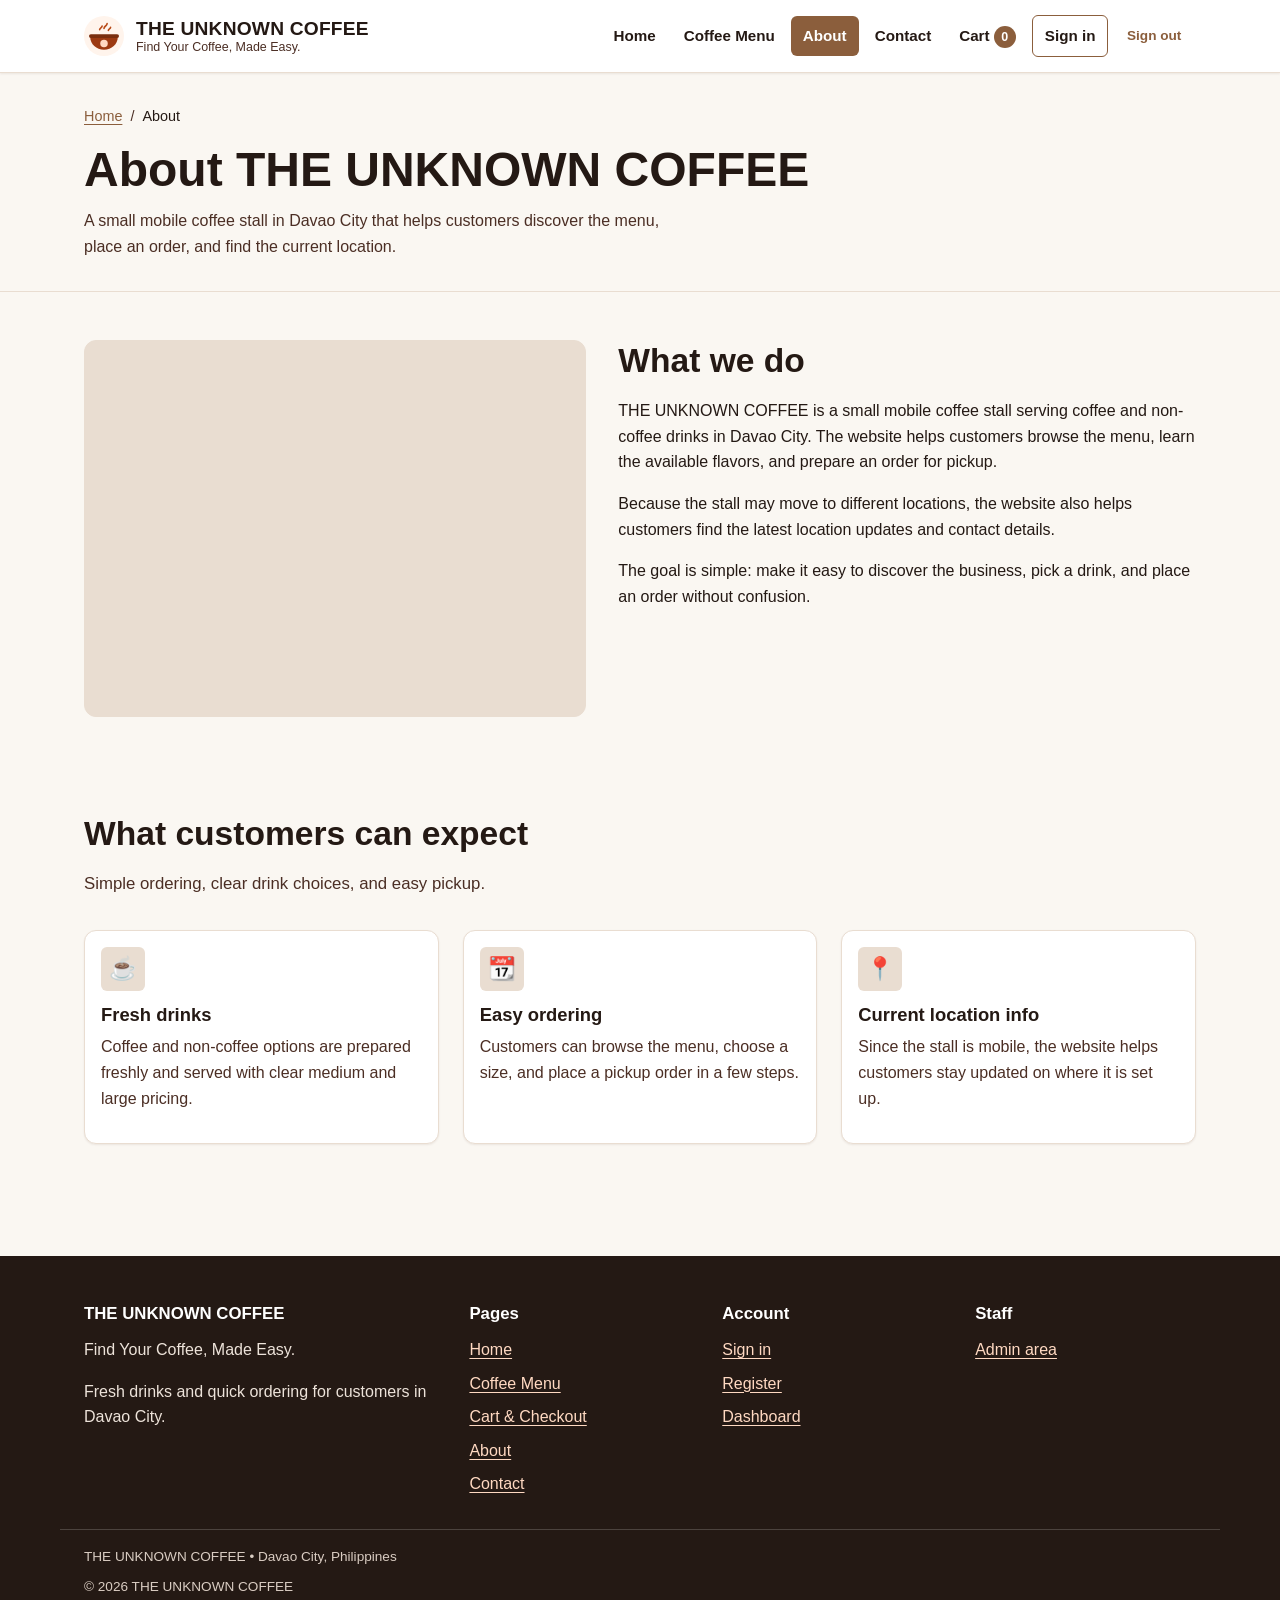
==== commit ed8cad83: "Restore coffee hero images" ====
--- a/about.html
+++ b/about.html
@@ -68,7 +68,7 @@
       <div class="container split-layout">
         <div class="media-block">
           <img
-            src="assets/img/IMG_20261023_155454_862.jpg"
+            src="assets/img/IMG_20261023_155423_323.jpg"
             alt="THE UNKNOWN COFFEE cart and menu display"
             width="640" height="640" loading="lazy" decoding="async"
             data-fallback-text="THE UNKNOWN COFFEE cart">
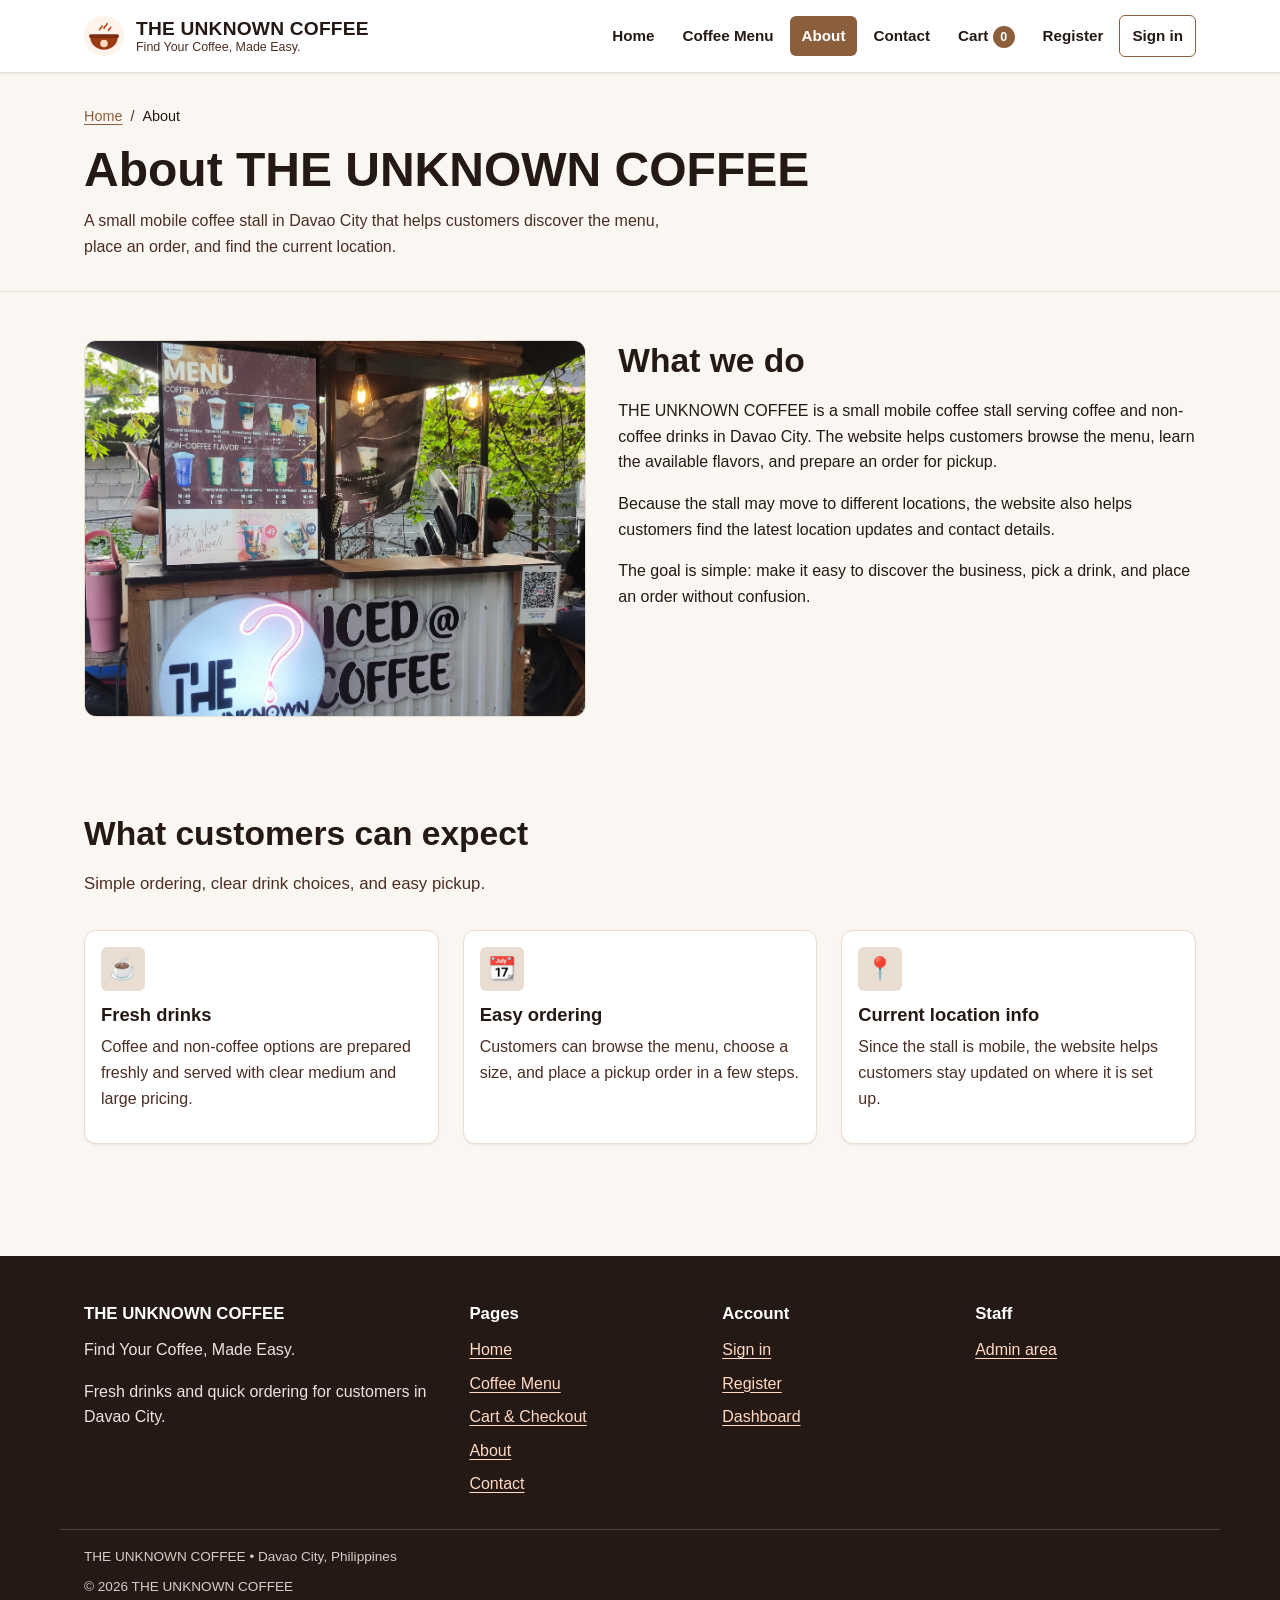
==== commit ce4027ae: "Update coffee website redesign and images" ====
--- a/about.html
+++ b/about.html
@@ -37,12 +37,9 @@
               Cart <span class="cart-badge" data-cart-count>0</span>
             </a>
           </li>
-          <li>
-            <a href="login.html" class="nav-account" data-account-link data-nav-pages="login.html register.html dashboard.html admin.html">Sign in</a>
-          </li>
-          <li>
-            <button class="btn btn-ghost btn-sm" type="button" data-sign-out hidden>Sign out</button>
-          </li>
+          <li data-register-nav><a href="register.html">Register</a></li>
+          <li data-account-nav><a href="login.html" class="nav-account" data-account-link>Sign in</a></li>
+          <li data-sign-out-nav hidden><button class="btn btn-ghost btn-sm" type="button" data-sign-out>Sign out</button></li>
         </ul>
       </nav>
     </div>
--- a/assets/css/style.css
+++ b/assets/css/style.css
@@ -96,6 +96,10 @@
 *::before,
 *::after {
   box-sizing: border-box;
+}
+
+[hidden] {
+  display: none !important;
 }
 
 html {
@@ -616,14 +620,17 @@
 .card-media {
   position: relative;
   aspect-ratio: 4 / 3;
-  background: var(--brand-100);
+  background: var(--brand-050);
   overflow: hidden;
+  display: grid;
+  place-items: center;
 }
 
 .card-img {
   width: 100%;
   height: 100%;
-  object-fit: cover;
+  object-fit: contain;
+  object-position: center;
 }
 
 .card-fallback {
@@ -709,6 +716,72 @@
   padding: var(--space-5);
 }
 
+.auth-heading {
+  max-width: 680px;
+  text-align: center;
+}
+
+.auth-heading .breadcrumb ol {
+  justify-content: center;
+}
+
+.auth-heading > p {
+  margin-inline: auto;
+}
+
+.auth-section {
+  padding-top: var(--space-5);
+}
+
+.auth-shell {
+  max-width: 580px;
+}
+
+.auth-shell-login {
+  max-width: 460px;
+}
+
+.auth-card {
+  padding: clamp(1.25rem, 3vw, 2rem);
+}
+
+.auth-card h2 {
+  font-size: 1.5rem;
+  margin-bottom: var(--space-2);
+}
+
+.auth-note {
+  font-size: 0.94rem;
+  margin-bottom: var(--space-4);
+}
+
+.auth-register-fields {
+  grid-template-columns: minmax(0, 1fr);
+  gap: var(--space-3);
+}
+
+.auth-field-wide,
+.auth-actions {
+  grid-column: 1 / -1;
+}
+
+.auth-actions {
+  display: grid;
+  gap: var(--space-3);
+  margin-top: var(--space-2);
+}
+
+.auth-actions .btn {
+  width: 100%;
+}
+
+.auth-switch {
+  margin: 0;
+  color: var(--ink-muted);
+  text-align: center;
+  font-size: 0.92rem;
+}
+
 .form-grid {
   display: grid;
   gap: var(--space-4);
@@ -716,6 +789,7 @@
 
 @media (min-width: 640px) {
   .form-grid-2 { grid-template-columns: 1fr 1fr; }
+  .auth-register-fields { grid-template-columns: repeat(2, minmax(0, 1fr)); }
 }
 
 .field {
@@ -747,6 +821,127 @@
 }
 
 .field-error[hidden] { display: none; }
+
+.password-field {
+  position: relative;
+  display: flex;
+  align-items: center;
+}
+
+.password-field input {
+  padding-right: 3.25rem;
+}
+
+.password-toggle {
+  position: absolute;
+  right: 0.5rem;
+  top: 50%;
+  transform: translateY(-50%);
+  border: none;
+  background: transparent;
+  color: var(--brand-700);
+  cursor: pointer;
+  font: inherit;
+  font-weight: 700;
+  padding: 0.25rem 0.5rem;
+  border-radius: var(--radius-sm);
+}
+
+.password-toggle:hover,
+.password-toggle:focus-visible {
+  background: var(--brand-050);
+}
+
+.password-strength {
+  margin-top: var(--space-2);
+  border: 1px solid var(--border);
+  border-radius: var(--radius-sm);
+  background: var(--surface-alt);
+  padding: var(--space-3);
+}
+
+.password-meter {
+  position: relative;
+  width: 100%;
+  height: 0.55rem;
+  border-radius: var(--radius-pill);
+  background: #E8E4E0;
+  overflow: hidden;
+}
+
+.password-meter-fill {
+  display: block;
+  height: 100%;
+  width: 0%;
+  border-radius: inherit;
+  transition: width 0.2s ease, background-color 0.2s ease;
+  background: var(--danger-text);
+}
+
+.password-strength[data-level="weak"] .password-meter-fill {
+  background: var(--danger-text);
+}
+
+.password-strength[data-level="fair"] .password-meter-fill {
+  background: #D97706;
+}
+
+.password-strength[data-level="strong"] .password-meter-fill {
+  background: var(--success-text);
+}
+
+.strength-row {
+  display: flex;
+  justify-content: space-between;
+  gap: var(--space-4);
+  align-items: center;
+  margin-top: var(--space-2);
+  font-size: 0.84rem;
+}
+
+.strength-label {
+  font-weight: 700;
+  color: var(--brand-900);
+}
+
+.strength-hint {
+  color: var(--ink-muted);
+}
+
+.password-requirements {
+  list-style: none;
+  margin: var(--space-2) 0 0;
+  padding: 0;
+  display: grid;
+  gap: var(--space-1) var(--space-4);
+}
+
+.password-requirements li {
+  display: flex;
+  align-items: center;
+  gap: var(--space-2);
+  font-size: 0.8rem;
+  color: var(--ink-muted);
+}
+
+@media (min-width: 520px) {
+  .password-requirements { grid-template-columns: repeat(2, minmax(0, 1fr)); }
+}
+
+.password-requirements li::before {
+  content: "○";
+  color: var(--ink-muted);
+  font-weight: 700;
+}
+
+.password-requirements li.is-met {
+  color: var(--success-text);
+}
+
+.password-requirements li.is-met::before {
+  content: "✓";
+  color: var(--success-text);
+}
 
 input[type="text"],
 input[type="email"],
@@ -754,6 +949,7 @@
 input[type="search"],
 input[type="number"],
 input[type="datetime-local"],
+input[type="password"],
 select,
 textarea {
   font: inherit;
@@ -1331,41 +1527,72 @@
 /* --------------------------------------------------------------------------
    11. Cart page
    -------------------------------------------------------------------------- */
+.cart-page-section {
+  padding-top: var(--space-5);
+}
+
+.cart-page-container {
+  max-width: 1200px;
+}
+
 .cart-layout {
   display: grid;
-  gap: var(--space-6);
-  grid-template-columns: 1fr;
+  gap: var(--space-5);
+  grid-template-columns: minmax(0, 1.12fr) minmax(360px, 0.88fr);
   align-items: start;
 }
 
-@media (min-width: 940px) {
-  .cart-layout { grid-template-columns: 1.5fr 1fr; }
+.cart-items-card,
+.cart-pickup-card {
+  min-width: 0;
+  background: var(--surface);
+  border: 1px solid var(--border);
+  border-radius: var(--radius);
+  box-shadow: var(--shadow-sm);
+  padding: clamp(1.1rem, 2.2vw, 1.65rem);
+}
+
+.cart-items-card h2,
+.cart-pickup-card h2 {
+  font-size: 1.45rem;
+  margin-bottom: var(--space-4);
 }
 
 .cart-line {
   display: grid;
-  grid-template-columns: 84px 1fr;
+  grid-template-columns: 124px minmax(0, 1fr);
   gap: var(--space-4);
   padding: var(--space-4) 0;
   border-bottom: 1px solid var(--border);
 }
 
+.cart-line:first-child {
+  padding-top: 0;
+}
+
 .cart-line:last-child { border-bottom: 0; }
 
 .cart-line-media {
+  position: relative;
   border-radius: var(--radius-sm);
   overflow: hidden;
-  background: var(--brand-100);
+  background: var(--brand-050);
+  border: 1px solid var(--border);
   aspect-ratio: 1 / 1;
 }
 
 .cart-line-media img {
   width: 100%;
   height: 100%;
-  object-fit: cover;
-}
-
-.cart-line-body { min-width: 0; }
+  object-fit: contain;
+  object-position: center;
+  padding: 5px;
+}
+
+.cart-line-body {
+  min-width: 0;
+  align-self: center;
+}
 
 .cart-line-name {
   font-family: var(--font-display);
@@ -1391,7 +1618,7 @@
   display: inline-flex;
   align-items: center;
   border: 1px solid var(--border-strong);
-  border-radius: var(--radius-pill);
+  border-radius: var(--radius-sm);
   overflow: hidden;
   background: var(--surface);
 }
@@ -1412,7 +1639,7 @@
 .qty-btn[disabled] { opacity: 0.45; cursor: not-allowed; }
 
 .qty-input {
-  width: 56px;
+  width: 48px;
   height: 40px;
   min-height: 40px;
   border: 0;
@@ -1436,25 +1663,54 @@
   outline-offset: -3px;
 }
 
+.cart-line-actions > .price {
+  color: var(--brand-900);
+}
+
 .link-button {
+  min-height: 40px;
   border: 0;
-  background: none;
-  padding: 0;
+  background: transparent;
+  padding: 0 var(--space-2);
   font: inherit;
   font-size: 0.9rem;
   color: var(--danger-text);
   text-decoration: underline;
+  text-underline-offset: 3px;
   cursor: pointer;
 }
 
 .link-button:hover { color: #991B1B; }
 
+.cart-items-footer {
+  display: grid;
+  gap: var(--space-3);
+  border-top: 1px solid var(--border);
+  padding-top: var(--space-4);
+}
+
+.cart-items-footer > .link-button {
+  justify-self: start;
+}
+
+.cart-order-summary {
+  background: var(--surface-alt);
+  border: 1px solid var(--border);
+  border-radius: var(--radius-sm);
+  padding: var(--space-4);
+}
+
+.cart-order-summary h3 {
+  font-size: 1.05rem;
+  margin-bottom: var(--space-2);
+}
+
 .cart-summary {
-  background: var(--surface);
-  border: 1px solid var(--border);
-  border-radius: var(--radius);
-  padding: var(--space-5);
-  box-shadow: var(--shadow-sm);
+  background: transparent;
+  border: 0;
+  border-radius: 0;
+  padding: 0;
+  box-shadow: none;
 }
 
 .summary-row {
@@ -1467,14 +1723,122 @@
 
 .summary-row.total {
   border-top: 2px solid var(--border);
-  margin-top: var(--space-3);
+  margin-top: var(--space-2);
   padding-top: var(--space-3);
   color: var(--brand-900);
   font-weight: 700;
-  font-size: 1.15rem;
-}
-
-.summary-row.total .price { font-size: 1.35rem; }
+  font-size: 1.05rem;
+}
+
+.summary-row.total .price { font-size: 1.25rem; }
+
+.cart-pickup-card > .text-muted {
+  margin-top: calc(-1 * var(--space-2));
+  margin-bottom: var(--space-4);
+  font-size: 0.92rem;
+}
+
+.cart-pickup-card .form-grid {
+  gap: var(--space-3);
+}
+
+.cart-pickup-card .field {
+  gap: 2px;
+}
+
+.cart-pickup-card .field label {
+  font-size: 0.9rem;
+}
+
+.cart-pickup-card textarea {
+  min-height: 84px;
+}
+
+.cart-pickup-card .field-hint {
+  margin-bottom: 0;
+  font-size: 0.8rem;
+}
+
+.cart-pickup-card .button-row {
+  margin-top: var(--space-2);
+}
+
+.cart-pickup-card .btn-block {
+  min-height: 50px;
+}
+
+.cart-pickup-card form > .form-grid > .field-hint:last-child {
+  line-height: 1.45;
+}
+
+.cart-page-section > .container > .alert,
+.cart-page-section > .container > .order-success,
+.cart-page-section > .container > .empty-state {
+  max-width: 900px;
+  margin-inline: auto;
+}
+
+@media (max-width: 939px) {
+  .cart-layout {
+    grid-template-columns: minmax(0, 1.1fr) minmax(300px, 0.9fr);
+  }
+}
+
+@media (max-width: 760px) {
+  .cart-layout {
+    grid-template-columns: minmax(0, 1fr);
+  }
+
+  .cart-pickup-card {
+    order: 2;
+  }
+}
+
+@media (max-width: 520px) {
+  .cart-page-section {
+    padding-block: var(--space-5);
+  }
+
+  .cart-items-card,
+  .cart-pickup-card {
+    padding: var(--space-4);
+  }
+
+  .cart-line {
+    grid-template-columns: 104px minmax(0, 1fr);
+    gap: var(--space-3);
+  }
+
+  .cart-line-actions {
+    column-gap: var(--space-2);
+  }
+
+  .cart-line-actions > .price {
+    font-size: 1.05rem;
+  }
+
+  .qty-btn {
+    width: 38px;
+    height: 42px;
+  }
+
+  .qty-input {
+    width: 42px;
+    height: 42px;
+  }
+
+  .cart-summary { padding: 0; }
+}
+
+@media (max-width: 360px) {
+  .cart-line {
+    grid-template-columns: 88px minmax(0, 1fr);
+  }
+
+  .cart-line-actions {
+    gap: var(--space-1);
+  }
+}
 
 .order-success {
   border: 2px solid var(--success-border);
@@ -1507,11 +1871,6 @@
   font-weight: 600;
 }
 
-@media (max-width: 520px) {
-  .cart-line { grid-template-columns: 64px 1fr; gap: var(--space-3); }
-  .cart-summary { padding: var(--space-4); }
-}
-
 /* --------------------------------------------------------------------------
    12. Dashboard and admin pages
    -------------------------------------------------------------------------- */
@@ -1532,6 +1891,214 @@
   gap: var(--space-4);
 }
 
+.dashboard-section {
+  padding-block: var(--space-5) var(--space-7);
+}
+
+.dashboard-shell,
+.admin-shell {
+  max-width: 1150px;
+}
+
+.dashboard-guest {
+  max-width: 740px;
+  margin-inline: auto;
+  padding: var(--space-5);
+}
+
+.dashboard-guest .button-row {
+  margin-bottom: var(--space-5);
+}
+
+.dashboard-guest-title {
+  margin: 0 0 var(--space-3);
+  padding-top: var(--space-4);
+  border-top: 1px solid var(--border);
+  font-size: 1.08rem;
+}
+
+.dashboard-grid {
+  display: grid;
+  grid-template-columns: minmax(0, 1.45fr) minmax(280px, 0.85fr);
+  gap: var(--space-5);
+  align-items: start;
+}
+
+.dashboard-panel,
+.admin-panel {
+  min-width: 0;
+  padding: var(--space-5);
+  background: var(--surface);
+  border: 1px solid var(--border);
+  border-radius: var(--radius);
+  box-shadow: var(--shadow-sm);
+}
+
+.dashboard-panel > h2,
+.dashboard-panel-heading h2,
+.admin-panel > h2 {
+  margin-bottom: var(--space-2);
+  font-size: 1.35rem;
+}
+
+.dashboard-panel > .text-muted,
+.dashboard-panel-heading .text-muted,
+.admin-panel > .text-muted {
+  margin-bottom: var(--space-4);
+  font-size: 0.92rem;
+}
+
+.dashboard-panel-heading {
+  display: flex;
+  align-items: flex-start;
+  justify-content: space-between;
+  gap: var(--space-3);
+  margin-bottom: var(--space-4);
+}
+
+.dashboard-panel-heading h2,
+.dashboard-panel-heading .text-muted {
+  margin-bottom: var(--space-1);
+}
+
+.dashboard-panel-heading .btn {
+  flex: 0 0 auto;
+}
+
+.dashboard-orders .empty-state {
+  padding: var(--space-4);
+}
+
+.dashboard-orders .empty-state h3 {
+  margin-bottom: var(--space-2);
+}
+
+.dashboard-orders .empty-state p {
+  margin-bottom: var(--space-3);
+}
+
+.dashboard-orders .empty-state .button-row {
+  margin-bottom: 0;
+}
+
+.account-panel .info-rows {
+  gap: 0;
+  margin-bottom: var(--space-4);
+}
+
+.account-panel .info-row {
+  display: grid;
+  grid-template-columns: minmax(88px, 0.75fr) minmax(0, 1.25fr);
+  gap: var(--space-1) var(--space-3);
+  padding-block: var(--space-2);
+  font-size: 0.9rem;
+}
+
+.account-panel .info-row dt {
+  min-width: 0;
+}
+
+.account-panel .info-row dd {
+  overflow-wrap: anywhere;
+}
+
+.dashboard-actions {
+  margin: 0;
+}
+
+.admin-section {
+  padding-block: var(--space-5) var(--space-7);
+}
+
+.admin-dashboard {
+  display: grid;
+  gap: var(--space-5);
+}
+
+.admin-dashboard > .alert {
+  margin: 0;
+}
+
+.admin-warning {
+  margin-bottom: var(--space-4);
+}
+
+.admin-warning p {
+  margin: 0;
+  font-size: 0.9rem;
+}
+
+.admin-overview {
+  display: grid;
+  gap: var(--space-4);
+}
+
+.admin-overview h2 {
+  margin-bottom: var(--space-1);
+  font-size: 1.55rem;
+}
+
+.admin-overview p {
+  margin: 0;
+}
+
+.admin-stats {
+  display: grid;
+  grid-template-columns: repeat(4, minmax(0, 1fr));
+  gap: var(--space-3);
+}
+
+.admin-stat {
+  display: grid;
+  gap: var(--space-1);
+  padding: var(--space-4);
+  background: var(--surface);
+  border: 1px solid var(--border);
+  border-radius: var(--radius);
+  box-shadow: var(--shadow-sm);
+}
+
+.admin-stat-label {
+  color: var(--ink-muted);
+  font-size: 0.86rem;
+}
+
+.admin-stat strong {
+  font-size: 1.65rem;
+  line-height: 1.2;
+  color: var(--brand-800);
+}
+
+.admin-panel {
+  padding: clamp(1rem, 2.4vw, 1.5rem);
+}
+
+.admin-menu-layout {
+  display: grid;
+  grid-template-columns: minmax(0, 1.45fr) minmax(300px, 0.9fr);
+  gap: var(--space-5);
+  align-items: start;
+}
+
+.admin-menu-layout > * {
+  min-width: 0;
+}
+
+#admin-messages {
+  display: grid;
+  grid-template-columns: repeat(auto-fit, minmax(min(100%, 320px), 1fr));
+  gap: var(--space-3);
+}
+
+#admin-messages .card {
+  margin: 0 !important;
+}
+
+.admin-shell > #admin-denied {
+  max-width: 700px;
+  margin-inline: auto;
+}
+
 .order-card-head {
   display: flex;
   flex-wrap: wrap;
@@ -1580,6 +2147,21 @@
 
 @media (max-width: 520px) {
   .order-card-head { flex-direction: column; align-items: flex-start; }
+  .auth-register-fields { grid-template-columns: minmax(0, 1fr); }
+  .auth-field-wide,
+  .auth-actions { grid-column: auto; }
+  .dashboard-panel-heading { flex-direction: column; }
+  .dashboard-panel-heading .btn { width: 100%; }
+  .account-panel .info-row { grid-template-columns: 1fr; gap: 0; }
+  .dashboard-guest { padding: var(--space-4); }
+  .dashboard-guest-actions .btn { width: 100%; }
+  .admin-stats { grid-template-columns: repeat(2, minmax(0, 1fr)); }
+  .admin-menu-layout { grid-template-columns: minmax(0, 1fr); }
+}
+
+@media (max-width: 820px) {
+  .dashboard-grid { grid-template-columns: minmax(0, 1fr); }
+  .admin-menu-layout { grid-template-columns: minmax(0, 1fr); }
 }
 
 /* --------------------------------------------------------------------------
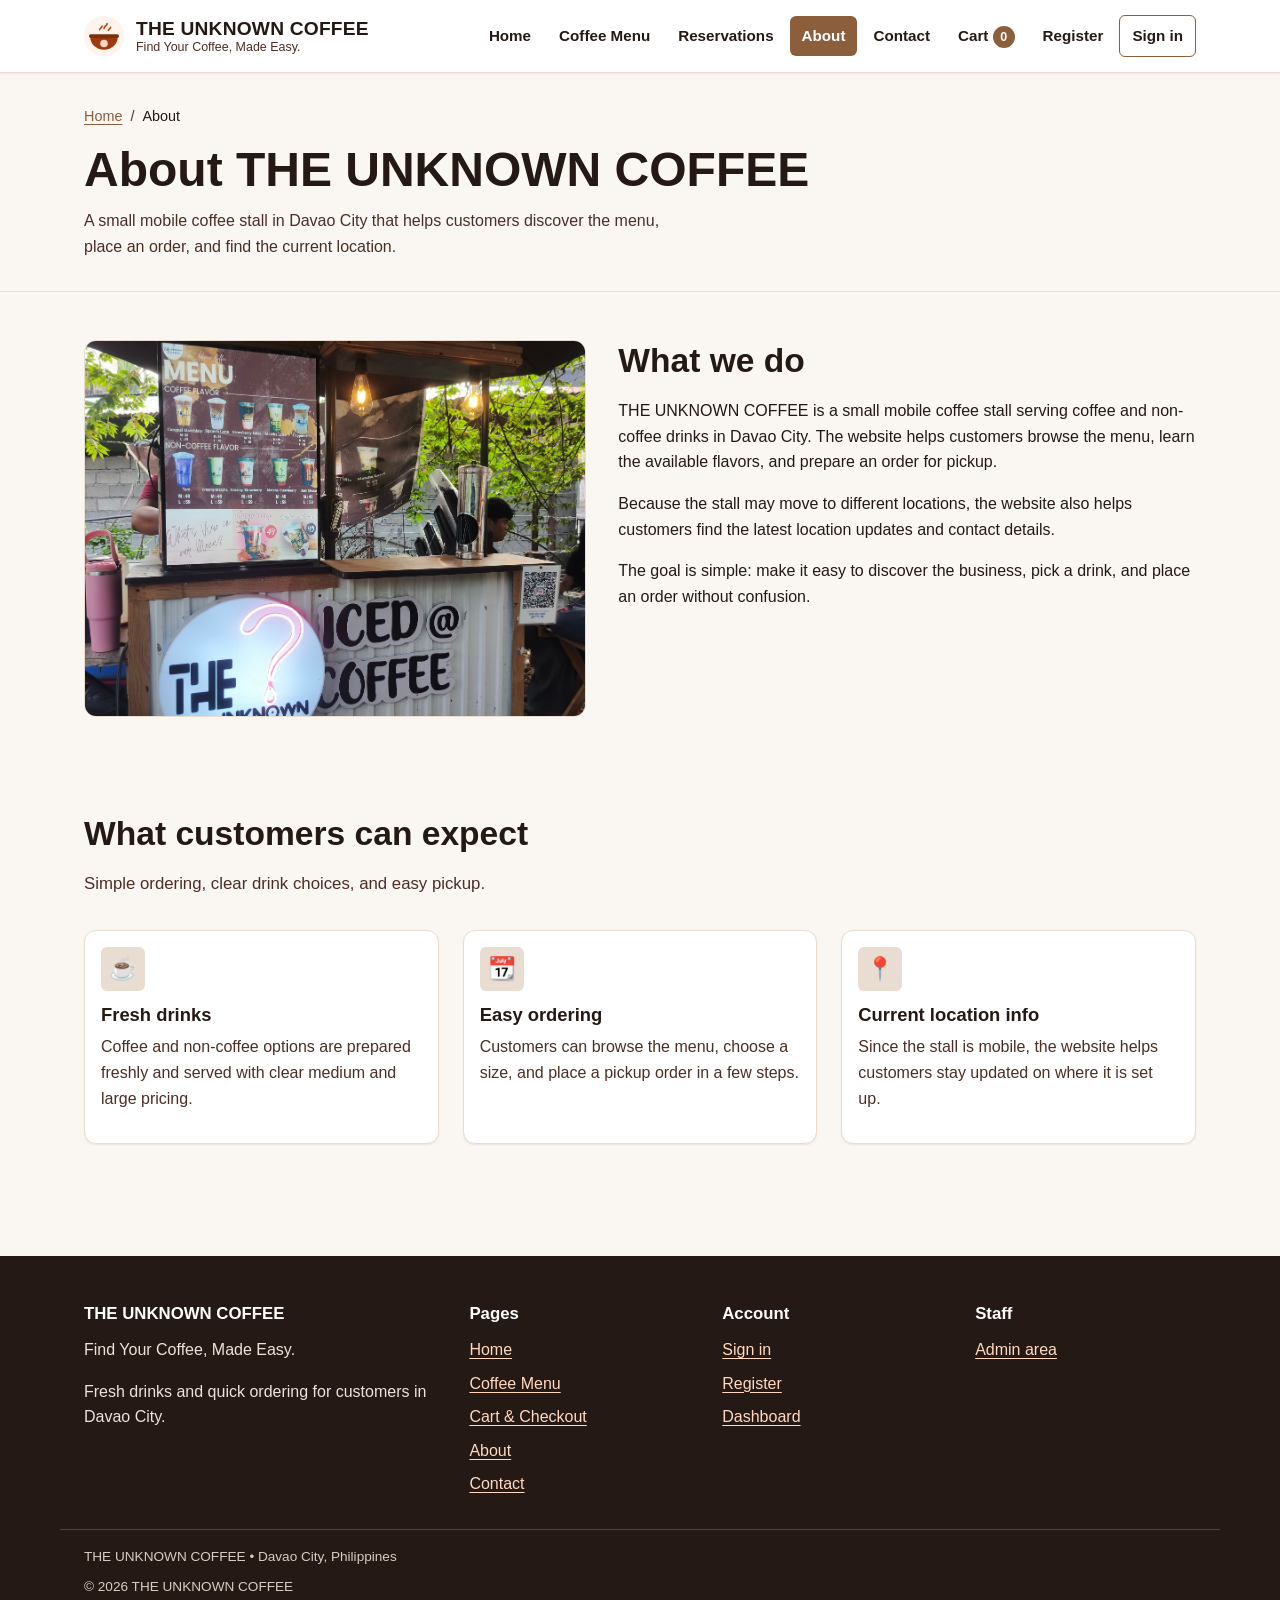
==== commit e7cbc1fb: "Add seat reservation system" ====
--- a/about.html
+++ b/about.html
@@ -30,6 +30,7 @@
         <ul>
           <li><a href="index.html">Home</a></li>
           <li><a href="menu.html">Coffee Menu</a></li>
+          <li><a href="reservations.html">Reservations</a></li>
           <li><a href="about.html">About</a></li>
           <li><a href="contact.html">Contact</a></li>
           <li>
--- a/assets/css/style.css
+++ b/assets/css/style.css
@@ -948,6 +948,8 @@
 input[type="tel"],
 input[type="search"],
 input[type="number"],
+input[type="date"],
+input[type="time"],
 input[type="datetime-local"],
 input[type="password"],
 select,
@@ -2186,3 +2188,600 @@
   .site-header, .site-footer, .nav-toggle, .button-row { display: none; }
   body { background: #FFFFFF; }
 }
+
+/* --------------------------------------------------------------------------
+   Seat reservations
+   -------------------------------------------------------------------------- */
+.reservation-section {
+  padding-block: var(--space-5) var(--space-7);
+}
+
+.reservation-shell {
+  max-width: 1160px;
+}
+
+.reservation-shell > .alert {
+  margin-bottom: var(--space-4);
+}
+
+.reservation-layout {
+  display: grid;
+  grid-template-columns: minmax(0, 1.65fr) minmax(280px, 0.75fr);
+  gap: var(--space-5);
+  align-items: start;
+}
+
+.reservation-main {
+  display: grid;
+  gap: var(--space-4);
+  min-width: 0;
+}
+
+.reservation-step,
+.reservation-booking-panel {
+  min-width: 0;
+  padding: clamp(1rem, 2.4vw, 1.5rem);
+  background: var(--surface);
+  border: 1px solid var(--border);
+  border-radius: var(--radius);
+  box-shadow: var(--shadow-sm);
+}
+
+.reservation-step-heading,
+.reservation-booking-heading {
+  display: flex;
+  align-items: flex-start;
+  gap: var(--space-3);
+  margin-bottom: var(--space-4);
+}
+
+.reservation-step-heading h2,
+.reservation-booking-heading h2 {
+  margin: 0 0 var(--space-1);
+  font-size: 1.25rem;
+}
+
+.reservation-step-heading p,
+.reservation-booking-heading p {
+  margin: 0;
+  font-size: 0.9rem;
+}
+
+.reservation-step-number {
+  display: inline-flex;
+  flex: 0 0 2rem;
+  width: 2rem;
+  height: 2rem;
+  align-items: center;
+  justify-content: center;
+  border-radius: 50%;
+  background: var(--brand-100);
+  color: var(--brand-800);
+  font-weight: 800;
+}
+
+.reservation-area-grid {
+  display: grid;
+  grid-template-columns: repeat(4, minmax(0, 1fr));
+  gap: var(--space-3);
+}
+
+.reservation-area-card {
+  display: flex;
+  min-width: 0;
+  flex-direction: column;
+  align-items: flex-start;
+  gap: var(--space-1);
+  padding: 0 0 var(--space-3);
+  overflow: hidden;
+  border: 1px solid var(--border);
+  border-radius: var(--radius);
+  background: var(--surface);
+  color: var(--ink);
+  text-align: left;
+  font: inherit;
+  cursor: pointer;
+  transition: border-color 0.15s ease, box-shadow 0.15s ease, transform 0.15s ease;
+}
+
+.reservation-area-card:hover,
+.reservation-area-card.is-selected {
+  border-color: var(--brand-700);
+  box-shadow: 0 0 0 2px rgba(139, 94, 60, 0.16);
+}
+
+.reservation-area-card:hover {
+  transform: translateY(-2px);
+}
+
+.reservation-area-card > strong,
+.reservation-area-card > span:not(.reservation-area-visual) {
+  margin-inline: var(--space-3);
+}
+
+.reservation-area-card > strong {
+  font-size: 0.9rem;
+  line-height: 1.3;
+}
+
+.reservation-area-card > span:not(.reservation-area-visual) {
+  color: var(--ink-muted);
+  font-size: 0.78rem;
+  line-height: 1.35;
+}
+
+.reservation-area-count {
+  color: var(--brand-800) !important;
+  font-weight: 700;
+}
+
+.reservation-area-visual {
+  position: relative;
+  display: block;
+  width: 100%;
+  height: 98px;
+  overflow: hidden;
+  background: linear-gradient(140deg, #E9DDD1, #FAF7F2);
+}
+
+.reservation-visual-window {
+  background: linear-gradient(135deg, #D7E8E9 0 48%, #F7E5CB 49% 100%);
+}
+
+.reservation-visual-indoor {
+  background: linear-gradient(145deg, #E6D0BD, #F9EFE3 58%, #C9A987);
+}
+
+.reservation-visual-outdoor {
+  background: linear-gradient(150deg, #C8DED0, #EAF0D7 55%, #D4B999);
+}
+
+.reservation-visual-regular {
+  background: linear-gradient(135deg, #EAD9C6, #F7EADB 52%, #D8BFA4);
+}
+
+.reservation-visual-piece {
+  position: absolute;
+  display: block;
+  border: 2px solid rgba(75, 46, 36, 0.56);
+}
+
+.reservation-visual-piece-0 {
+  left: 13%;
+  top: 16%;
+  width: 38%;
+  height: 42%;
+  border-radius: 4px;
+  background: rgba(255, 255, 255, 0.55);
+  box-shadow: inset 0 0 0 4px rgba(255, 255, 255, 0.5);
+}
+
+.reservation-visual-piece-1 {
+  left: 34%;
+  bottom: 17%;
+  width: 32%;
+  height: 19%;
+  border-radius: 50%;
+  background: #9B6847;
+  box-shadow: 0 5px 0 -2px #4B2E24;
+}
+
+.reservation-visual-piece-2 {
+  right: 14%;
+  bottom: 14%;
+  width: 18%;
+  height: 25%;
+  border-radius: 8px 8px 2px 2px;
+  background: rgba(75, 46, 36, 0.22);
+}
+
+.reservation-visual-indoor .reservation-visual-piece-0 {
+  border-radius: 7px 7px 2px 2px;
+  background: #A46F4C;
+}
+
+.reservation-visual-outdoor .reservation-visual-piece-0 {
+  left: 17%;
+  top: 13%;
+  width: 25%;
+  height: 45%;
+  border: 0;
+  border-radius: 50% 50% 5px 5px;
+  background: #6C8F6C;
+}
+
+.reservation-visual-outdoor .reservation-visual-piece-2 {
+  right: 18%;
+  bottom: 20%;
+  width: 13%;
+  height: 45%;
+  border: 0;
+  background: #79583F;
+  box-shadow: 10px 0 0 -4px #6C8F6C, -10px 0 0 -4px #6C8F6C;
+}
+
+.reservation-visual-regular .reservation-visual-piece-0 {
+  left: 15%;
+  top: 20%;
+  width: 25%;
+  height: 30%;
+  border-radius: 50%;
+  background: #FFFFFF99;
+}
+
+.reservation-fields {
+  margin-left: calc(2rem + var(--space-3));
+}
+
+.reservation-table-legend {
+  display: flex;
+  flex-wrap: wrap;
+  gap: var(--space-2) var(--space-4);
+  margin: 0 0 var(--space-3) calc(2rem + var(--space-3));
+  color: var(--ink-muted);
+  font-size: 0.82rem;
+}
+
+.reservation-table-legend > span {
+  display: inline-flex;
+  align-items: center;
+  gap: var(--space-2);
+}
+
+.legend-dot {
+  width: 0.7rem;
+  height: 0.7rem;
+  border-radius: 50%;
+  border: 1px solid transparent;
+}
+
+.legend-available {
+  background: var(--success-bg);
+  border-color: var(--success-border);
+}
+
+.legend-selected {
+  background: var(--brand-700);
+  border-color: var(--brand-800);
+}
+
+.legend-reserved {
+  background: var(--danger-bg);
+  border-color: var(--danger-border);
+}
+
+.reservation-table-grid {
+  display: grid;
+  grid-template-columns: repeat(3, minmax(0, 1fr));
+  gap: var(--space-3);
+  margin-left: calc(2rem + var(--space-3));
+}
+
+.reservation-table {
+  display: grid;
+  min-width: 0;
+  justify-items: center;
+  gap: 2px;
+  padding: var(--space-3) var(--space-2);
+  border: 1px solid var(--success-border);
+  border-radius: var(--radius);
+  background: var(--success-bg);
+  color: var(--success-text);
+  font: inherit;
+  cursor: pointer;
+}
+
+.reservation-table:hover:not(:disabled),
+.reservation-table.is-selected {
+  border-color: var(--brand-700);
+  background: var(--brand-050);
+  color: var(--brand-900);
+  box-shadow: 0 0 0 2px rgba(139, 94, 60, 0.16);
+}
+
+.reservation-table.is-selected {
+  background: var(--brand-700);
+  color: #FFFFFF;
+}
+
+.reservation-table.is-reserved,
+.reservation-table:disabled {
+  border-color: var(--danger-border);
+  background: var(--danger-bg);
+  color: var(--danger-text);
+  cursor: not-allowed;
+  opacity: 0.82;
+}
+
+.reservation-table:disabled:not(.is-reserved) {
+  border-color: var(--border);
+  background: var(--surface-alt);
+  color: var(--ink-muted);
+  opacity: 1;
+}
+
+.reservation-table-icon {
+  font-size: 1.2rem;
+  line-height: 1.3;
+}
+
+.reservation-table strong {
+  font-size: 0.9rem;
+}
+
+.reservation-table > span:not(.reservation-table-icon) {
+  font-size: 0.74rem;
+}
+
+.reservation-table-state {
+  margin-top: 2px;
+  font-weight: 700;
+}
+
+#reservation-table-help,
+#reservation-area-error,
+#reservation-tables-error {
+  margin-left: calc(2rem + var(--space-3));
+}
+
+.reservation-booking-panel {
+  position: sticky;
+  top: calc(var(--header-height) + var(--space-4));
+  display: grid;
+  gap: var(--space-4);
+}
+
+.reservation-booking-heading {
+  margin-bottom: 0;
+}
+
+.reservation-booking-panel .field {
+  gap: var(--space-1);
+}
+
+.reservation-booking-note {
+  margin: 0;
+  padding: var(--space-3);
+  border-radius: var(--radius-sm);
+  background: var(--brand-050);
+  color: var(--ink-muted);
+  font-size: 0.84rem;
+}
+
+.reservation-menu-link {
+  display: grid;
+  min-height: 44px;
+  place-items: center;
+  padding-block: var(--space-2);
+  color: var(--brand-800);
+  text-align: center;
+  font-size: 0.86rem;
+  font-weight: 700;
+}
+
+.reservation-storage-note {
+  margin: var(--space-4) 0 0;
+  color: var(--ink-muted);
+  text-align: center;
+  font-size: 0.82rem;
+}
+
+.reservation-confirmation {
+  display: grid;
+  grid-template-columns: auto minmax(0, 1fr);
+  gap: var(--space-4);
+  margin-bottom: var(--space-5);
+  padding: clamp(1rem, 2.4vw, 1.5rem);
+  border: 1px solid var(--success-border);
+  border-radius: var(--radius);
+  background: var(--success-bg);
+}
+
+.reservation-confirmation-mark {
+  display: grid;
+  width: 2.5rem;
+  height: 2.5rem;
+  place-items: center;
+  border-radius: 50%;
+  background: #FFFFFF;
+  color: var(--success-text);
+  font-size: 1.4rem;
+  font-weight: 800;
+}
+
+.reservation-eyebrow {
+  margin-bottom: var(--space-1);
+  color: var(--success-text);
+  font-size: 0.8rem;
+  font-weight: 800;
+  letter-spacing: 0.06em;
+  text-transform: uppercase;
+}
+
+.reservation-confirmation h2 {
+  margin-bottom: var(--space-2);
+  font-size: 1.4rem;
+}
+
+.reservation-confirmation-details {
+  display: grid;
+  grid-template-columns: repeat(2, minmax(0, 1fr));
+  gap: var(--space-3);
+  margin: var(--space-4) 0;
+}
+
+.reservation-confirmation-details > div {
+  min-width: 0;
+}
+
+.reservation-confirmation-details dt {
+  color: var(--ink-muted);
+  font-size: 0.78rem;
+}
+
+.reservation-confirmation-details dd {
+  margin: 0;
+  overflow-wrap: anywhere;
+  font-weight: 700;
+}
+
+.reservation-admin-heading {
+  display: flex;
+  align-items: flex-start;
+  justify-content: space-between;
+  gap: var(--space-3);
+}
+
+.reservation-admin-heading h2 {
+  margin-bottom: var(--space-1);
+}
+
+.reservation-admin-heading .text-muted {
+  margin-bottom: var(--space-4);
+}
+
+.reservation-inventory {
+  display: grid;
+  grid-template-columns: repeat(auto-fit, minmax(min(100%, 210px), 1fr));
+  gap: var(--space-3);
+  margin-bottom: var(--space-5);
+}
+
+.reservation-inventory-area {
+  min-width: 0;
+  padding: var(--space-3);
+  border: 1px solid var(--border);
+  border-radius: var(--radius-sm);
+  background: var(--surface-alt);
+}
+
+.reservation-inventory-area h3,
+.reservation-admin-area > h3 {
+  margin: 0 0 var(--space-2);
+  font-size: 1rem;
+}
+
+.reservation-inventory-area ul {
+  margin: 0;
+  padding-left: 1.1rem;
+  color: var(--ink-muted);
+  font-size: 0.82rem;
+}
+
+.reservation-admin-area + .reservation-admin-area {
+  margin-top: var(--space-5);
+}
+
+.reservation-admin-cards,
+.dashboard-reservations {
+  display: grid;
+  grid-template-columns: repeat(auto-fit, minmax(min(100%, 310px), 1fr));
+  gap: var(--space-3);
+}
+
+.reservation-admin-card,
+.reservation-customer-card {
+  min-width: 0;
+}
+
+.reservation-admin-details,
+.reservation-customer-summary {
+  margin-bottom: var(--space-2);
+  font-weight: 700;
+}
+
+.reservation-admin-table-id,
+.reservation-admin-requests,
+.reservation-customer-requests {
+  margin-bottom: var(--space-2);
+  font-size: 0.84rem;
+  overflow-wrap: anywhere;
+}
+
+.reservation-customer-actions {
+  margin: auto 0 0;
+  padding-top: var(--space-2);
+}
+
+.reservation-status-approved {
+  background: var(--success-bg);
+  border-color: var(--success-border);
+  color: var(--success-text);
+}
+
+.reservation-empty {
+  padding: var(--space-4);
+  text-align: center;
+}
+
+.reservation-empty h3 {
+  margin-bottom: var(--space-2);
+}
+
+.reservation-empty p {
+  margin-bottom: var(--space-3);
+}
+
+.reservation-guest-empty {
+  padding: var(--space-3);
+}
+
+@media (max-width: 960px) {
+  .reservation-layout {
+    grid-template-columns: minmax(0, 1fr);
+  }
+  .reservation-booking-panel {
+    position: static;
+  }
+  .reservation-area-grid {
+    grid-template-columns: repeat(2, minmax(0, 1fr));
+  }
+}
+
+@media (max-width: 600px) {
+  .reservation-area-grid {
+    grid-template-columns: minmax(0, 1fr);
+  }
+  .reservation-area-card {
+    display: grid;
+    grid-template-columns: 90px minmax(0, 1fr);
+    grid-template-rows: auto auto auto;
+    align-items: center;
+    padding: var(--space-2);
+  }
+  .reservation-area-visual {
+    grid-column: 1;
+    grid-row: 1 / 4;
+    width: 90px;
+    height: 68px;
+    border-radius: var(--radius-sm);
+  }
+  .reservation-area-card > strong,
+  .reservation-area-card > span:not(.reservation-area-visual) {
+    grid-column: 2;
+    margin-inline: var(--space-2);
+  }
+  .reservation-table-grid {
+    grid-template-columns: repeat(2, minmax(0, 1fr));
+  }
+  .reservation-table-grid,
+  .reservation-table-legend,
+  .reservation-fields,
+  #reservation-table-help,
+  #reservation-area-error,
+  #reservation-tables-error {
+    margin-left: 0;
+  }
+  .reservation-confirmation {
+    grid-template-columns: minmax(0, 1fr);
+  }
+  .reservation-confirmation-details {
+    grid-template-columns: minmax(0, 1fr);
+  }
+  .reservation-confirmation .button-row {
+    display: grid;
+  }
+  .reservation-admin-heading {
+    flex-direction: column;
+  }
+}
